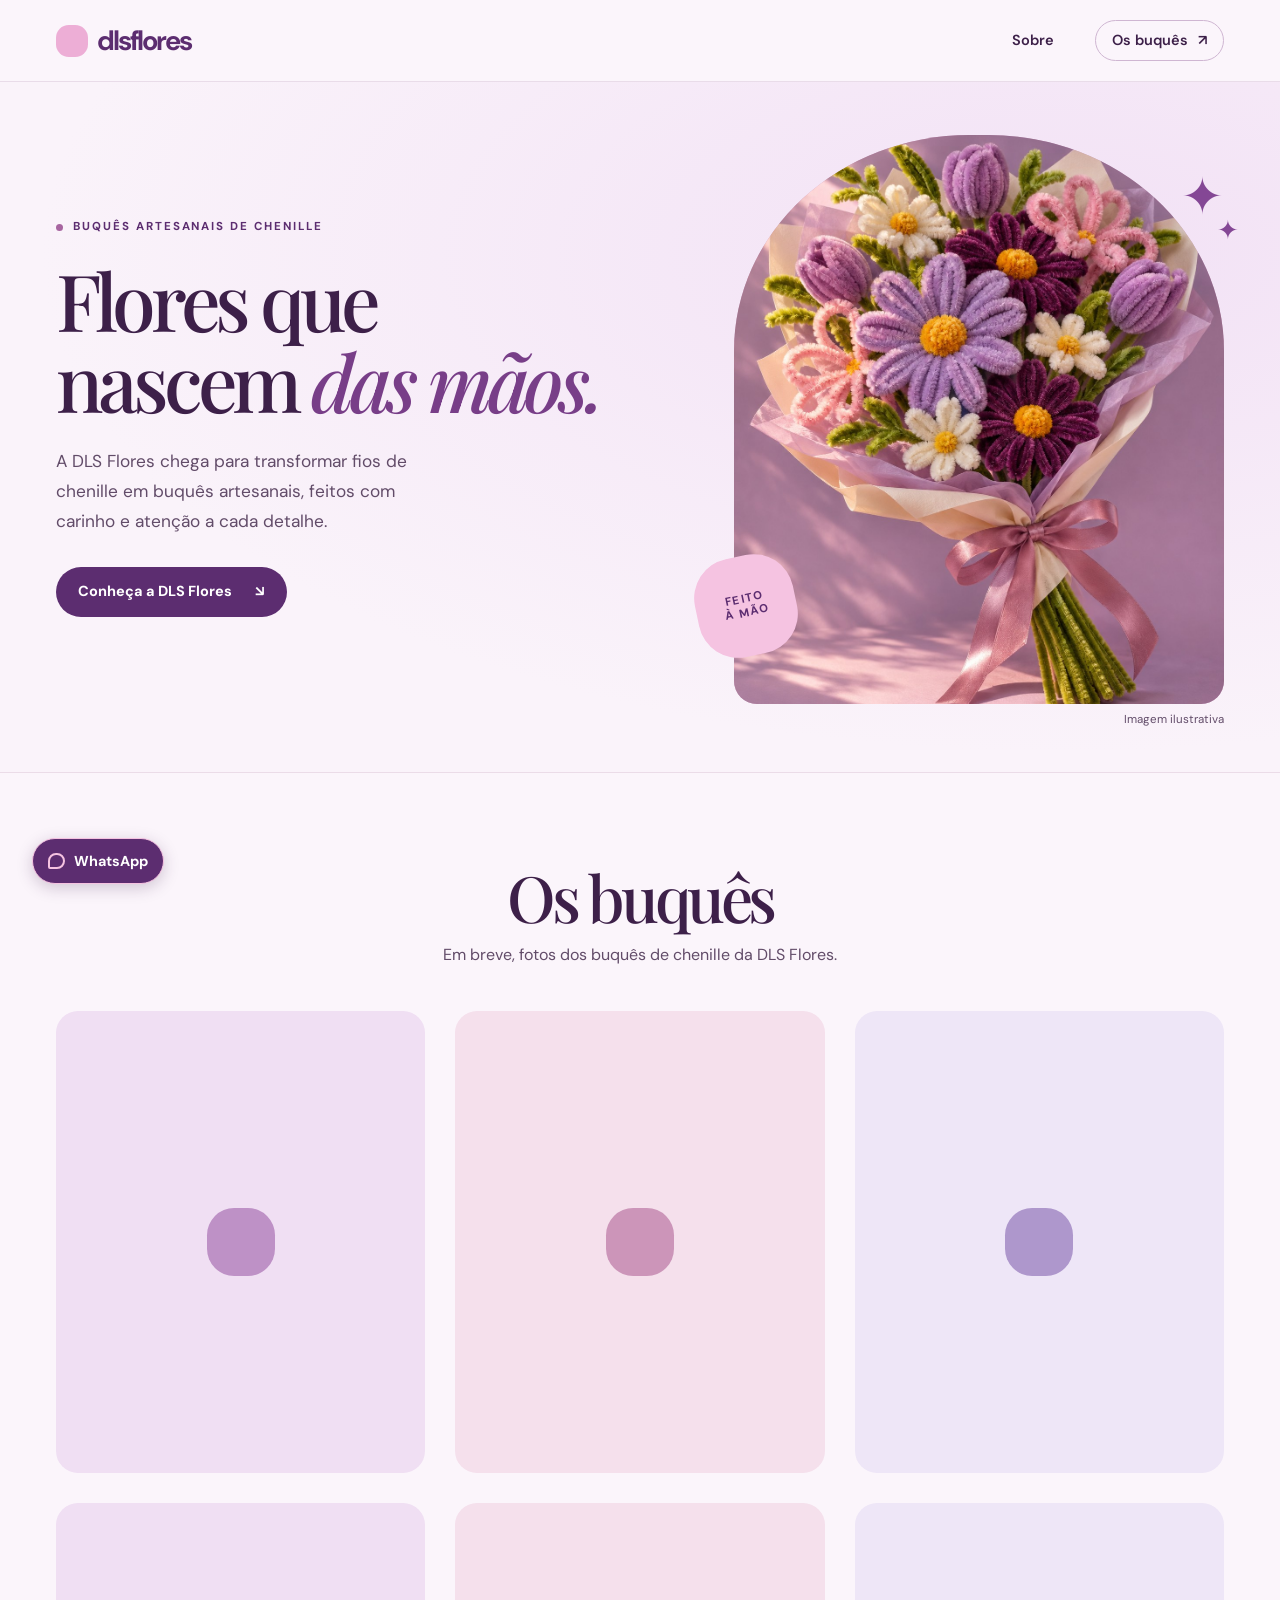
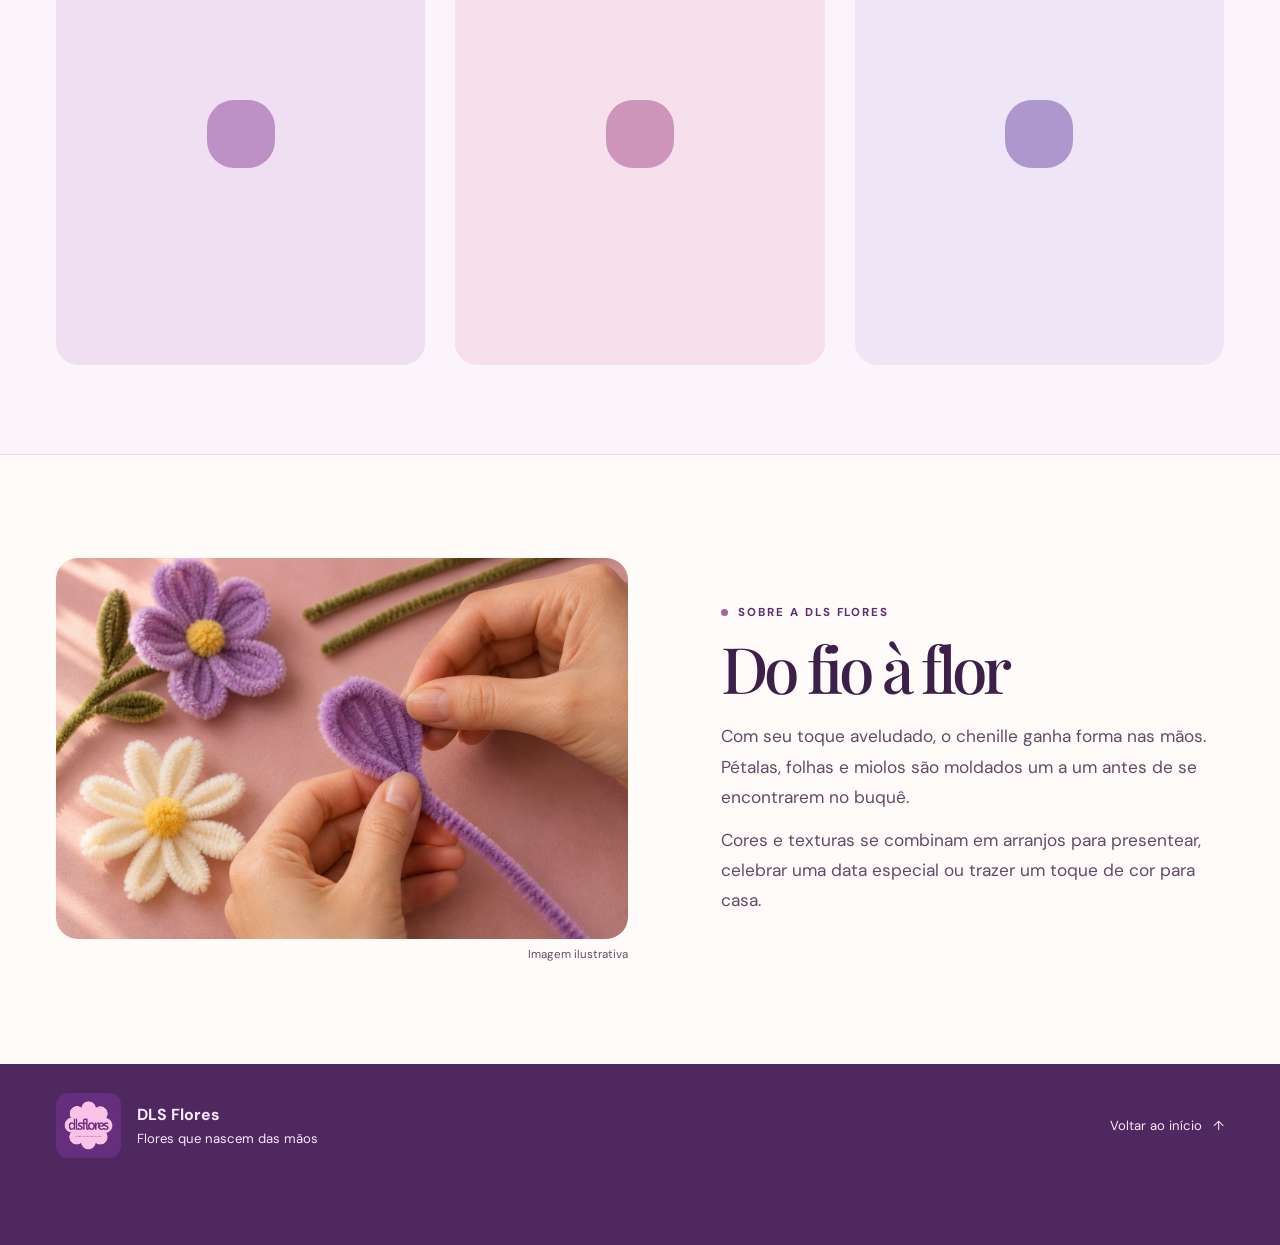
==== index.html @ eca3e19a "Adiciona botão de contato pelo WhatsApp" ====
<!doctype html>
<html lang="pt-BR">
<head>
  <meta charset="utf-8">
  <meta name="viewport" content="width=device-width, initial-scale=1">
  <meta name="theme-color" content="#f8f0fa">
  <meta name="description" content="A DLS Flores transforma fios de chenille em buquês artesanais, feitos com carinho e atenção a cada detalhe.">
  <title>DLS Flores | Flores que nascem das mãos</title>
  <link rel="icon" href="assets/logo.jpg" type="image/jpeg">
  <link rel="preconnect" href="https://fonts.googleapis.com">
  <link rel="preconnect" href="https://fonts.gstatic.com" crossorigin>
  <link href="https://fonts.googleapis.com/css2?family=DM+Sans:wght@400;500;600;700&family=Playfair+Display:ital,wght@0,500;0,600;1,500&display=swap" rel="stylesheet">
  <link rel="stylesheet" href="style.css">
</head>
<body>
  <a class="skip" href="#conteudo">Ir para o conteúdo</a>
  <header class="header" id="inicio">
    <div class="shell header-inner">
      <a class="brand" href="#inicio" aria-label="DLS Flores, início">
        <span class="flower brand-flower" aria-hidden="true"></span>
        <span>dlsflores</span>
      </a>
      <nav aria-label="Navegação principal">
        <a href="#sobre">Sobre</a>
        <a class="nav-action" href="#buques">Os buquês <span aria-hidden="true">↗</span></a>
      </nav>
    </div>
  </header>

  <main id="conteudo">
    <section class="hero" aria-labelledby="hero-title">
      <div class="shell hero-inner">
        <div class="hero-copy">
          <p class="eyebrow"><span aria-hidden="true"></span> Buquês artesanais de chenille</p>
          <h1 id="hero-title">Flores que<br>nascem <em>das mãos.</em></h1>
          <p class="intro">A DLS Flores chega para transformar fios de chenille em buquês artesanais, feitos com carinho e atenção a cada detalhe.</p>
          <a class="action" href="#sobre">Conheça a DLS Flores <span aria-hidden="true">↘</span></a>
        </div>
        <figure class="hero-figure">
          <img class="hero-image" src="assets/buque.jpg" width="1122" height="1402" alt="Buquê ilustrativo de flores de chenille em lilás, rosa e creme, arrematado com um laço" fetchpriority="high">
          <span class="sparkle sparkle-large" aria-hidden="true">✦</span>
          <span class="sparkle sparkle-small" aria-hidden="true">✦</span>
          <div class="stamp" aria-hidden="true">
            <span class="flower stamp-flower"></span>
            <span>FEITO<br>À MÃO</span>
          </div>
          <figcaption>Imagem ilustrativa</figcaption>
        </figure>
      </div>
    </section>

    <section class="gallery" id="buques" aria-labelledby="gallery-title">
      <div class="shell gallery-inner">
        <h2 id="gallery-title">Os buquês</h2>
        <p>Em breve, fotos dos buquês de chenille da DLS Flores.</p>
        <ul class="gallery-grid" aria-hidden="true">
          <!-- Substitua cada span por um img com alt descritivo e loading="lazy". Remova o aria-hidden da lista ao incluir as fotos. -->
          <li class="gallery-card"><span class="flower"></span></li>
          <li class="gallery-card"><span class="flower"></span></li>
          <li class="gallery-card"><span class="flower"></span></li>
          <li class="gallery-card"><span class="flower"></span></li>
          <li class="gallery-card"><span class="flower"></span></li>
          <li class="gallery-card"><span class="flower"></span></li>
        </ul>
      </div>
    </section>

    <section class="about" id="sobre" aria-labelledby="about-title">
      <div class="shell about-inner">
        <figure class="about-figure">
          <img src="assets/atelie.jpg" width="1536" height="1024" alt="Mãos moldando um fio de chenille lilás para formar uma pétala" loading="lazy">
          <figcaption>Imagem ilustrativa</figcaption>
        </figure>
        <div>
          <p class="eyebrow"><span aria-hidden="true"></span> Sobre a DLS Flores</p>
          <h2 id="about-title">Do fio à flor</h2>
          <p>Com seu toque aveludado, o chenille ganha forma nas mãos. Pétalas, folhas e miolos são moldados um a um antes de se encontrarem no buquê.</p>
          <p>Cores e texturas se combinam em arranjos para presentear, celebrar uma data especial ou trazer um toque de cor para casa.</p>
        </div>
      </div>
    </section>
  </main>

  <footer>
    <div class="shell footer-inner">
      <div class="footer-brand">
        <img src="assets/logo.jpg" width="76" height="76" alt="Logo DLS Flores">
        <div><strong>DLS Flores</strong><p>Flores que nascem das mãos</p></div>
      </div>
      <a href="#inicio">Voltar ao início <span aria-hidden="true">↑</span></a>
    </div>
  </footer>

  <a class="whatsapp-link" href="https://wa.me/554498405677?text=Ol%C3%A1%2C%20DLS%20Flores!%20Vim%20pelo%20site%20e%20gostaria%20de%20saber%20mais%20sobre%20os%20buqu%C3%AAs%20de%20chenille." target="_blank" rel="noopener noreferrer" aria-label="Fale com a DLS Flores pelo WhatsApp (abre em nova aba)">
    <span class="whatsapp-icon" aria-hidden="true"></span>
    WhatsApp
  </a>
</body>
</html>
---- style.css ----
:root {
  --ink: #3d2049;
  --muted: #624c69;
  --plum: #5c2d70;
  --paper: #faf3fa;
  --rose: #f5c3e1;
  --serif: "Playfair Display", Georgia, serif;
  --sans: "DM Sans", Arial, sans-serif;
}

*, *::before, *::after { box-sizing: border-box; }
html { scroll-behavior: smooth; }
body { margin: 0; color: var(--ink); background: var(--paper); font-family: var(--sans); }
a { color: inherit; text-decoration: none; }
img { display: block; max-width: 100%; }
figure, h1, h2, p { margin: 0; }
a:focus-visible { outline: 2px solid #a24b90; outline-offset: 5px; }
section { scroll-margin-top: 24px; }
.shell { width: min(1220px, calc(100% - 112px)); margin-inline: auto; }
.skip { position: fixed; z-index: 3; top: 10px; left: 10px; padding: 12px 18px; background: white; transform: translateY(-150%); }
.skip:focus { transform: translateY(0); }

.header { border-bottom: 1px solid #e9dce9; background: #fbf5fb; }
.header-inner, .header nav, .brand { display: flex; align-items: center; }
.header-inner { min-height: 81px; justify-content: space-between; gap: 18px; }
.header nav { gap: clamp(15px, 3.2vw, 46px); font-size: .91rem; font-weight: 600; }
.header nav > a:first-child:hover, footer a:hover { text-decoration: underline; text-underline-offset: .35em; }
.brand { gap: 9px; color: var(--plum); font-size: 1.72rem; font-weight: 700; letter-spacing: -.078em; }
.flower {
  display: inline-block;
  flex: none;
  background: currentColor;
  clip-path: shape(from 50% 15%, curve to 75% 15% with 60% -4% / 72% 0%, curve to 85% 36% with 85% 9% / 91% 21%, curve to 85% 64% with 105% 32% / 105% 65%, curve to 75% 85% with 93% 80% / 87% 91%, curve to 50% 85% with 70% 103% / 56% 97%, curve to 25% 85% with 44% 97% / 30% 103%, curve to 15% 64% with 13% 91% / 7% 80%, curve to 15% 36% with -5% 65% / -5% 32%, curve to 25% 15% with 9% 21% / 15% 9%, curve to 50% 15% with 28% 0% / 40% -4%, close);
  border-radius: 40%;
}
.brand-flower { width: 32px; height: 32px; color: #edaed6; }
.nav-action { border: 1px solid #cfb6d2; border-radius: 100px; padding: 10px 16px; }
.nav-action span { margin-left: 6px; }
.nav-action:hover { background: #f1e2f3; }

.hero { overflow: hidden; background: radial-gradient(ellipse at 83% 25%, #f2e1f5 0, transparent 68%), var(--paper); }
.hero-inner { min-height: 690px; display: grid; grid-template-columns: 1.1fr .9fr; gap: 5%; align-items: center; padding-block: 50px 42px; }
.hero-copy { padding-bottom: 27px; }
.eyebrow { display: flex; align-items: center; gap: 10px; color: var(--plum); font-size: .72rem; font-weight: 700; letter-spacing: .17em; line-height: 1.6; text-transform: uppercase; }
.eyebrow > span { background: #a765a0; width: 7px; height: 7px; border-radius: 50%; flex: none; }
h1, h2 { font-family: var(--serif); font-weight: 500; letter-spacing: -.065em; }
h1 { margin-block: 22px 24px; font-size: clamp(3rem, 6.15vw, 6.1rem); line-height: 1.035; }
h1 em { color: #783e88; font-weight: 500; white-space: nowrap; }
.intro, .about p:not(.eyebrow) { font-size: 1.08rem; color: var(--muted); line-height: 1.75; }
.intro { max-width: 390px; }
.action { display: inline-flex; align-items: center; gap: 23px; padding: 15px 22px; margin-top: 30px; min-height: 50px; border-radius: 100px; background: var(--plum); color: white; font-size: .91rem; font-weight: 700; transition: background-color .2s; }
.action:hover { background: #733c86; }

.hero-figure { position: relative; width: min(100%, 490px); justify-self: end; }
.hero-image { width: 100%; aspect-ratio: 4 / 4.64; height: auto; object-fit: cover; object-position: 50% 55%; border-radius: 48% 48% 23px 23px / 38% 38% 23px 23px; background: #d2a7c7; }
figcaption { margin-top: 8px; color: var(--muted); text-align: right; font-size: .72rem; }
.sparkle { position: absolute; color: #844795; line-height: 1; pointer-events: none; }
.sparkle-large { right: 0; top: 6%; font-size: clamp(1.8rem, 4vw, 3.4rem); }
.sparkle-small { right: -3%; top: 14%; font-size: clamp(1rem, 2.1vw, 1.6rem); }
.stamp { position: absolute; bottom: 12%; left: -38px; width: 100px; aspect-ratio: 1; display: grid; place-items: center; transform: rotate(-12deg); }
.stamp-flower { position: absolute; inset: 0; color: var(--rose); }
.stamp > span:last-child { position: relative; text-align: center; font-size: .72rem; line-height: 1.22; letter-spacing: .12em; font-weight: 700; color: var(--plum); }

.gallery { background: #fbf5fb; border-top: 1px solid #ebdce8; }
.gallery-inner { padding-block: clamp(50px, 7vw, 94px); text-align: center; }
.gallery h2 { margin-top: 0; margin-bottom: 12px; }
.gallery p { color: var(--muted); line-height: 1.6; }
.gallery-grid {
  display: grid;
  grid-template-columns: repeat(3, minmax(0, 1fr));
  gap: clamp(12px, 2.4vw, 30px);
  margin: clamp(24px, 4vw, 44px) 0 0;
  padding: 0;
  list-style: none;
}
.gallery-card {
  display: grid;
  place-items: center;
  position: relative;
  overflow: hidden;
  aspect-ratio: 4 / 5;
  border-radius: clamp(12px, 2vw, 22px);
  background: #f0dff3;
  color: #be91c6;
}
.gallery-card:nth-child(3n + 2) { background: #f5e0ec; color: #cc95b9; }
.gallery-card:nth-child(3n) { background: #eee6f7; color: #ae97cc; }
.gallery-card .flower { width: clamp(25px, 5.5vw, 68px); aspect-ratio: 1; }
.gallery-card img { position: absolute; inset: 0; width: 100%; height: 100%; object-fit: cover; }

.about { background: #fffbf8; border-top: 1px solid #ebdce8; }
.about-inner { padding-block: clamp(58px, 8vw, 112px); display: grid; grid-template-columns: 1fr .88fr; gap: clamp(32px, 8%, 110px); align-items: center; }
.about-figure img { border-radius: 22px; width: 100%; height: auto; }
h2 { font-size: clamp(2.7rem, 5vw, 4.65rem); line-height: 1.05; margin-block: 12px 20px; }
.about p + p:not(.eyebrow) { margin-top: 13px; }
footer { color: #fae9f9; background: #4f285f; padding-bottom: calc(58px + env(safe-area-inset-bottom, 0px)); }
.footer-inner, .footer-brand { display: flex; align-items: center; gap: 16px; }
.footer-inner { justify-content: space-between; padding-block: 29px; }
.footer-brand img { width: 65px; height: 65px; border-radius: 12px; }
.footer-brand strong { font-size: 1rem; }
.footer-brand p, footer a { font-size: .82rem; }
.footer-brand p { margin-top: 5px; }
footer a { white-space: nowrap; }
footer a span { margin-left: 7px; }

.whatsapp-link {
  position: fixed;
  z-index: 2;
  left: calc(clamp(12px, 2.6vw, 32px) + env(safe-area-inset-left, 0px));
  bottom: calc(16px + env(safe-area-inset-bottom, 0px));
  display: inline-flex;
  align-items: center;
  gap: 9px;
  min-height: 46px;
  padding: 10px 15px;
  color: #fff;
  background: var(--plum);
  border: 1px solid var(--rose);
  border-radius: 100px;
  box-shadow: 0 4px 16px #3d204938;
  font-size: .9rem;
  font-weight: 700;
}
.whatsapp-link:hover { background: #733c86; }
.whatsapp-icon {
  width: 17px;
  height: 16px;
  border: 2px solid var(--rose);
  border-radius: 8px 8px 8px 2px;
  flex: none;
}

@media (max-width: 1000px) {
  .shell { width: calc(100% - 72px); }
  .hero-inner { min-height: auto; }
}
@media (max-width: 740px) {
  .shell { width: calc(100% - 44px); }
  .header-inner { min-height: 66px; }
  .header nav { gap: 13px; font-size: .8rem; }
  .nav-action { padding: 8px 10px; }
  .nav-action span { margin-left: 2px; }
  .brand { font-size: 1.42rem; gap: 5px; }
  .brand-flower { width: 26px; height: 26px; }
  .hero-inner, .about-inner { grid-template-columns: 1fr; }
  .hero-inner { padding-block: 45px 26px; gap: 30px; }
  .hero-copy { padding-bottom: 0; }
  h1 { font-size: clamp(2.7rem, 10.1vw, 4.5rem); margin-block: 13px 18px; }
  .intro, .about p:not(.eyebrow) { font-size: 1rem; }
  .action { margin-top: 22px; }
  .hero-figure { justify-self: center; width: min(100% - 24px, 445px); }
  .stamp { left: -22px; width: 76px; }
  .stamp > span:last-child { font-size: .61rem; }
  .about-figure { grid-row: 2; }
  .about-inner { gap: 25px; }
}
@media (max-width: 380px) {
  .shell { width: calc(100% - 32px); }
  .footer-inner { align-items: flex-start; flex-direction: column; }
}
@media (prefers-reduced-motion: reduce) {
  html { scroll-behavior: auto; }
  .action { transition: none; }
}
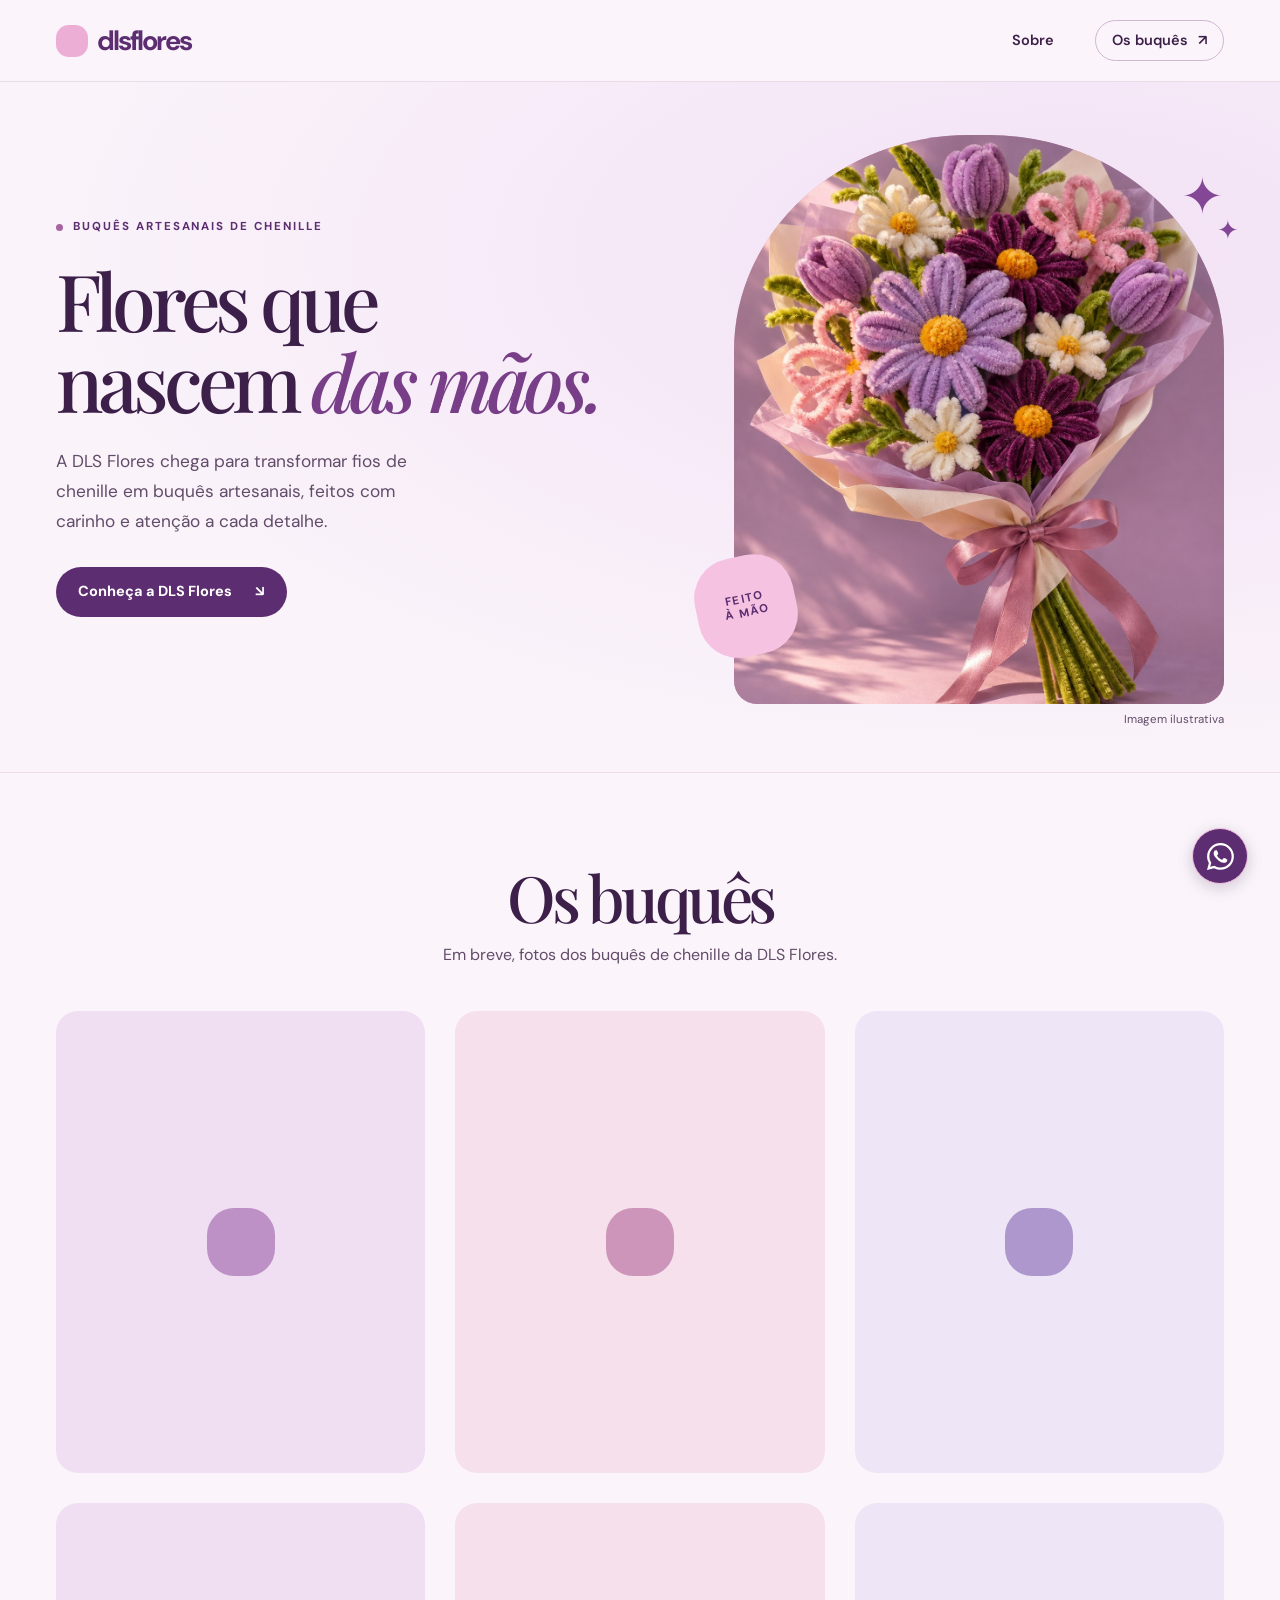
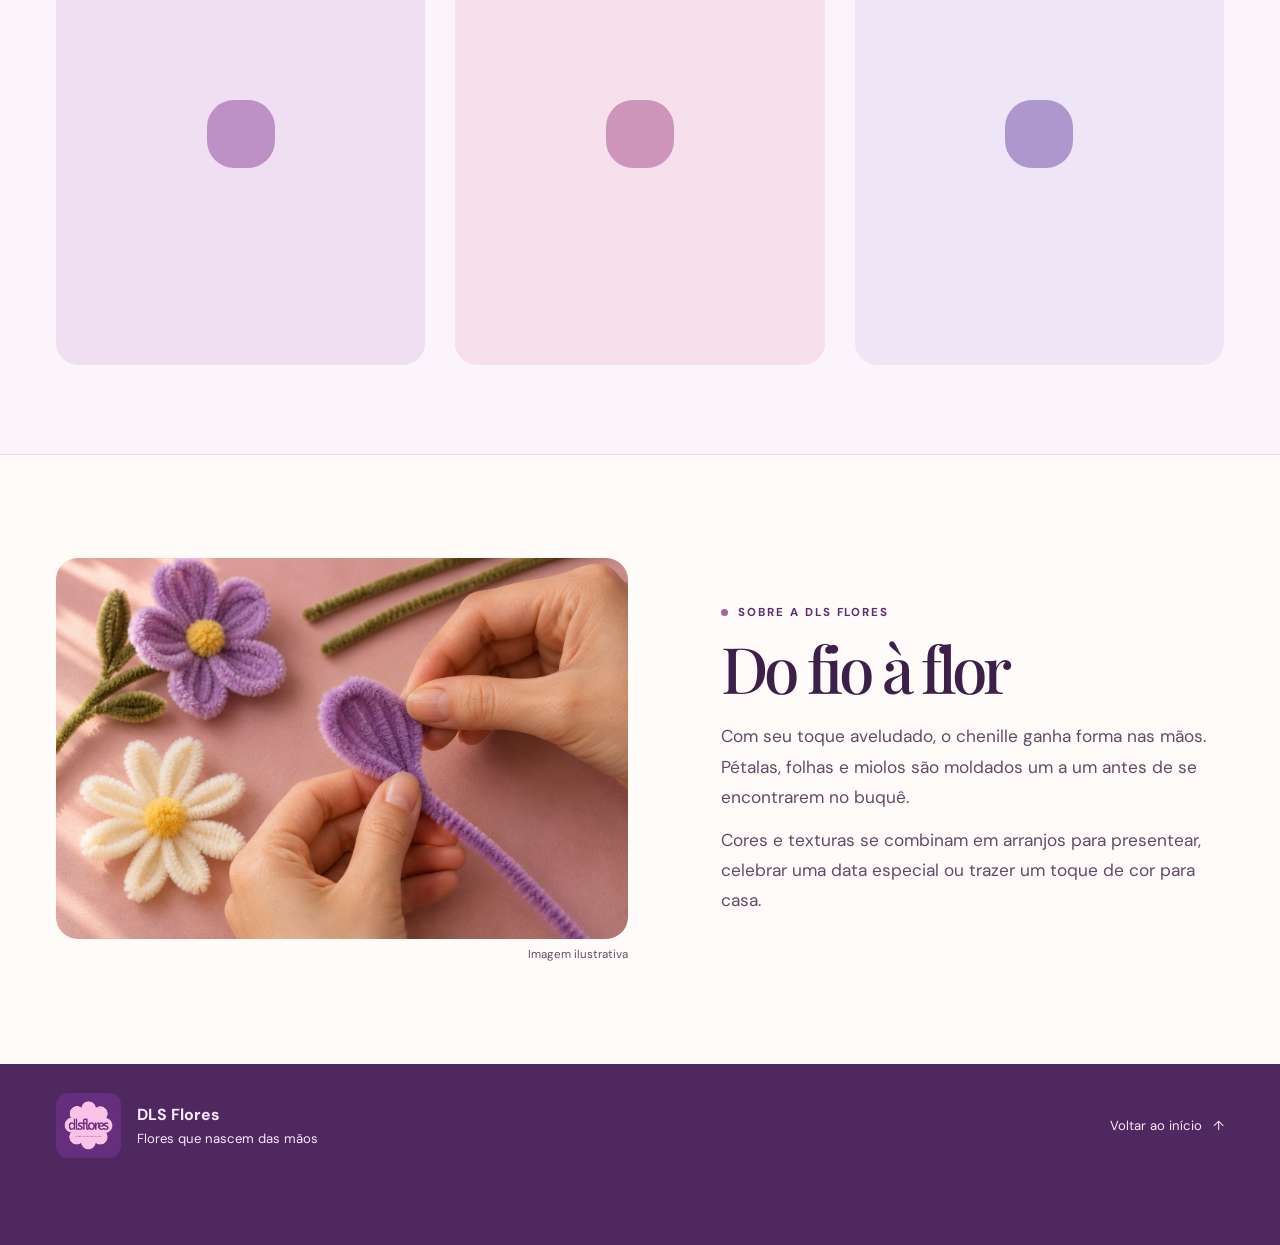
==== commit a2ed7767: "Move e ajusta o ícone do WhatsApp" ====
--- a/index.html
+++ b/index.html
@@ -92,8 +92,9 @@
   </footer>
 
   <a class="whatsapp-link" href="https://wa.me/554498405677?text=Ol%C3%A1%2C%20DLS%20Flores!%20Vim%20pelo%20site%20e%20gostaria%20de%20saber%20mais%20sobre%20os%20buqu%C3%AAs%20de%20chenille." target="_blank" rel="noopener noreferrer" aria-label="Fale com a DLS Flores pelo WhatsApp (abre em nova aba)">
-    <span class="whatsapp-icon" aria-hidden="true"></span>
-    WhatsApp
+    <svg width="27" height="27" viewBox="0 0 16 16" fill="currentColor" aria-hidden="true" focusable="false">
+      <path d="M13.601 2.326A7.85 7.85 0 0 0 7.99 0C3.62 0 .061 3.558.057 7.93c0 1.4.366 2.762 1.057 3.967L0 16l4.197-1.1a7.93 7.93 0 0 0 3.79.965h.004c4.372 0 7.93-3.558 7.934-7.934a7.9 7.9 0 0 0-2.324-5.605zM7.99 14.524a6.6 6.6 0 0 1-3.356-.918l-.24-.143-2.49.653.665-2.43-.157-.25A6.6 6.6 0 0 1 1.4 7.93a6.595 6.595 0 0 1 6.595-6.59A6.55 6.55 0 0 1 12.65 3.27a6.56 6.56 0 0 1 1.93 4.66 6.594 6.594 0 0 1-6.59 6.594zm3.615-4.934c-.198-.1-1.172-.579-1.355-.645-.181-.067-.313-.1-.445.1-.133.197-.512.644-.628.776-.115.133-.232.15-.43.05-.198-.1-.837-.309-1.595-.986-.59-.527-.989-1.178-1.104-1.376-.116-.198-.012-.305.087-.404.089-.088.198-.231.297-.347.1-.115.133-.198.199-.33.066-.133.033-.248-.017-.348-.05-.099-.445-1.075-.61-1.472-.16-.386-.324-.334-.445-.34a8 8 0 0 0-.38-.007.73.73 0 0 0-.528.248c-.182.198-.694.678-.694 1.653s.71 1.918.809 2.05c.1.132 1.397 2.132 3.384 2.99.473.204.842.326 1.13.417.475.15.907.129 1.249.078.38-.057 1.172-.48 1.337-.942.165-.463.165-.86.116-.943-.05-.083-.182-.132-.38-.232z"/>
+    </svg>
   </a>
 </body>
 </html>
--- a/style.css
+++ b/style.css
@@ -106,29 +106,19 @@
 .whatsapp-link {
   position: fixed;
   z-index: 2;
-  left: calc(clamp(12px, 2.6vw, 32px) + env(safe-area-inset-left, 0px));
+  right: calc(clamp(12px, 2.6vw, 32px) + env(safe-area-inset-right, 0px));
   bottom: calc(16px + env(safe-area-inset-bottom, 0px));
-  display: inline-flex;
-  align-items: center;
-  gap: 9px;
-  min-height: 46px;
-  padding: 10px 15px;
+  display: grid;
+  place-items: center;
+  width: 56px;
+  height: 56px;
   color: #fff;
   background: var(--plum);
   border: 1px solid var(--rose);
-  border-radius: 100px;
+  border-radius: 50%;
   box-shadow: 0 4px 16px #3d204938;
-  font-size: .9rem;
-  font-weight: 700;
 }
 .whatsapp-link:hover { background: #733c86; }
-.whatsapp-icon {
-  width: 17px;
-  height: 16px;
-  border: 2px solid var(--rose);
-  border-radius: 8px 8px 8px 2px;
-  flex: none;
-}
 
 @media (max-width: 1000px) {
   .shell { width: calc(100% - 72px); }
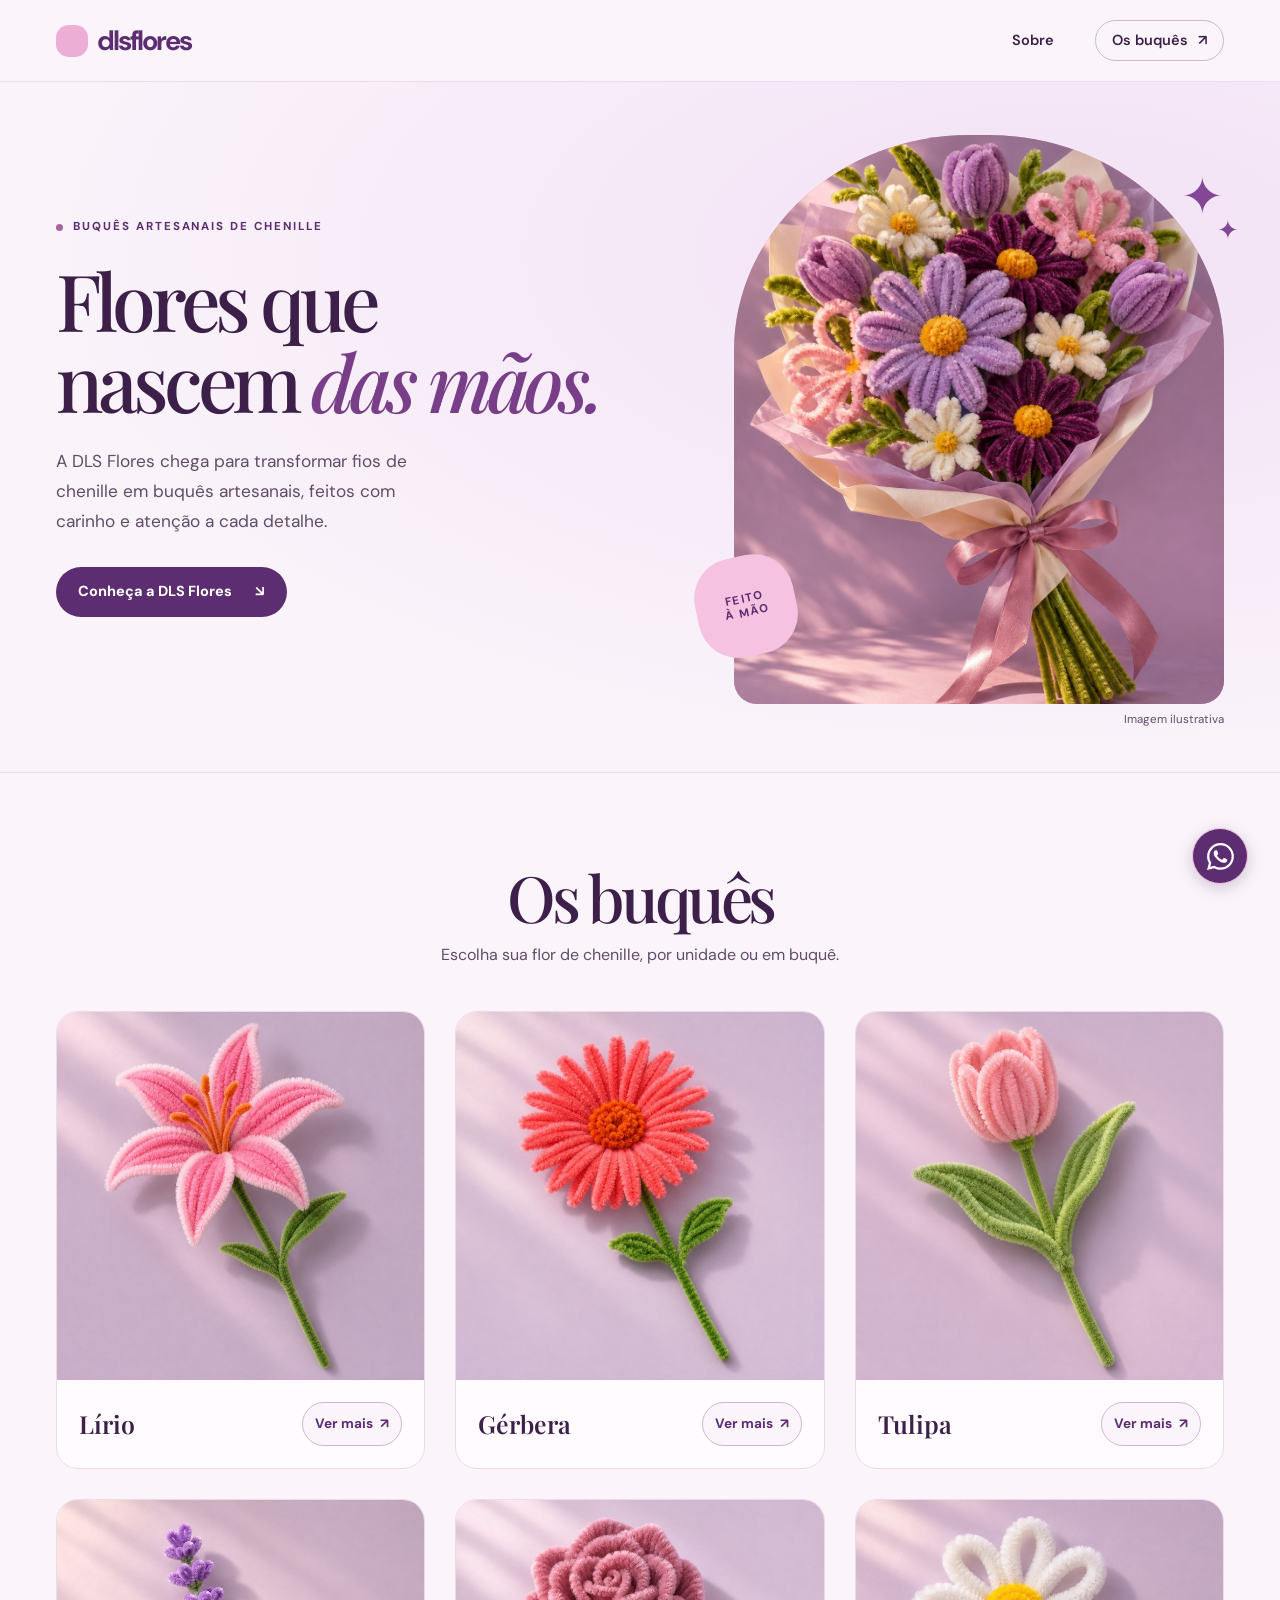
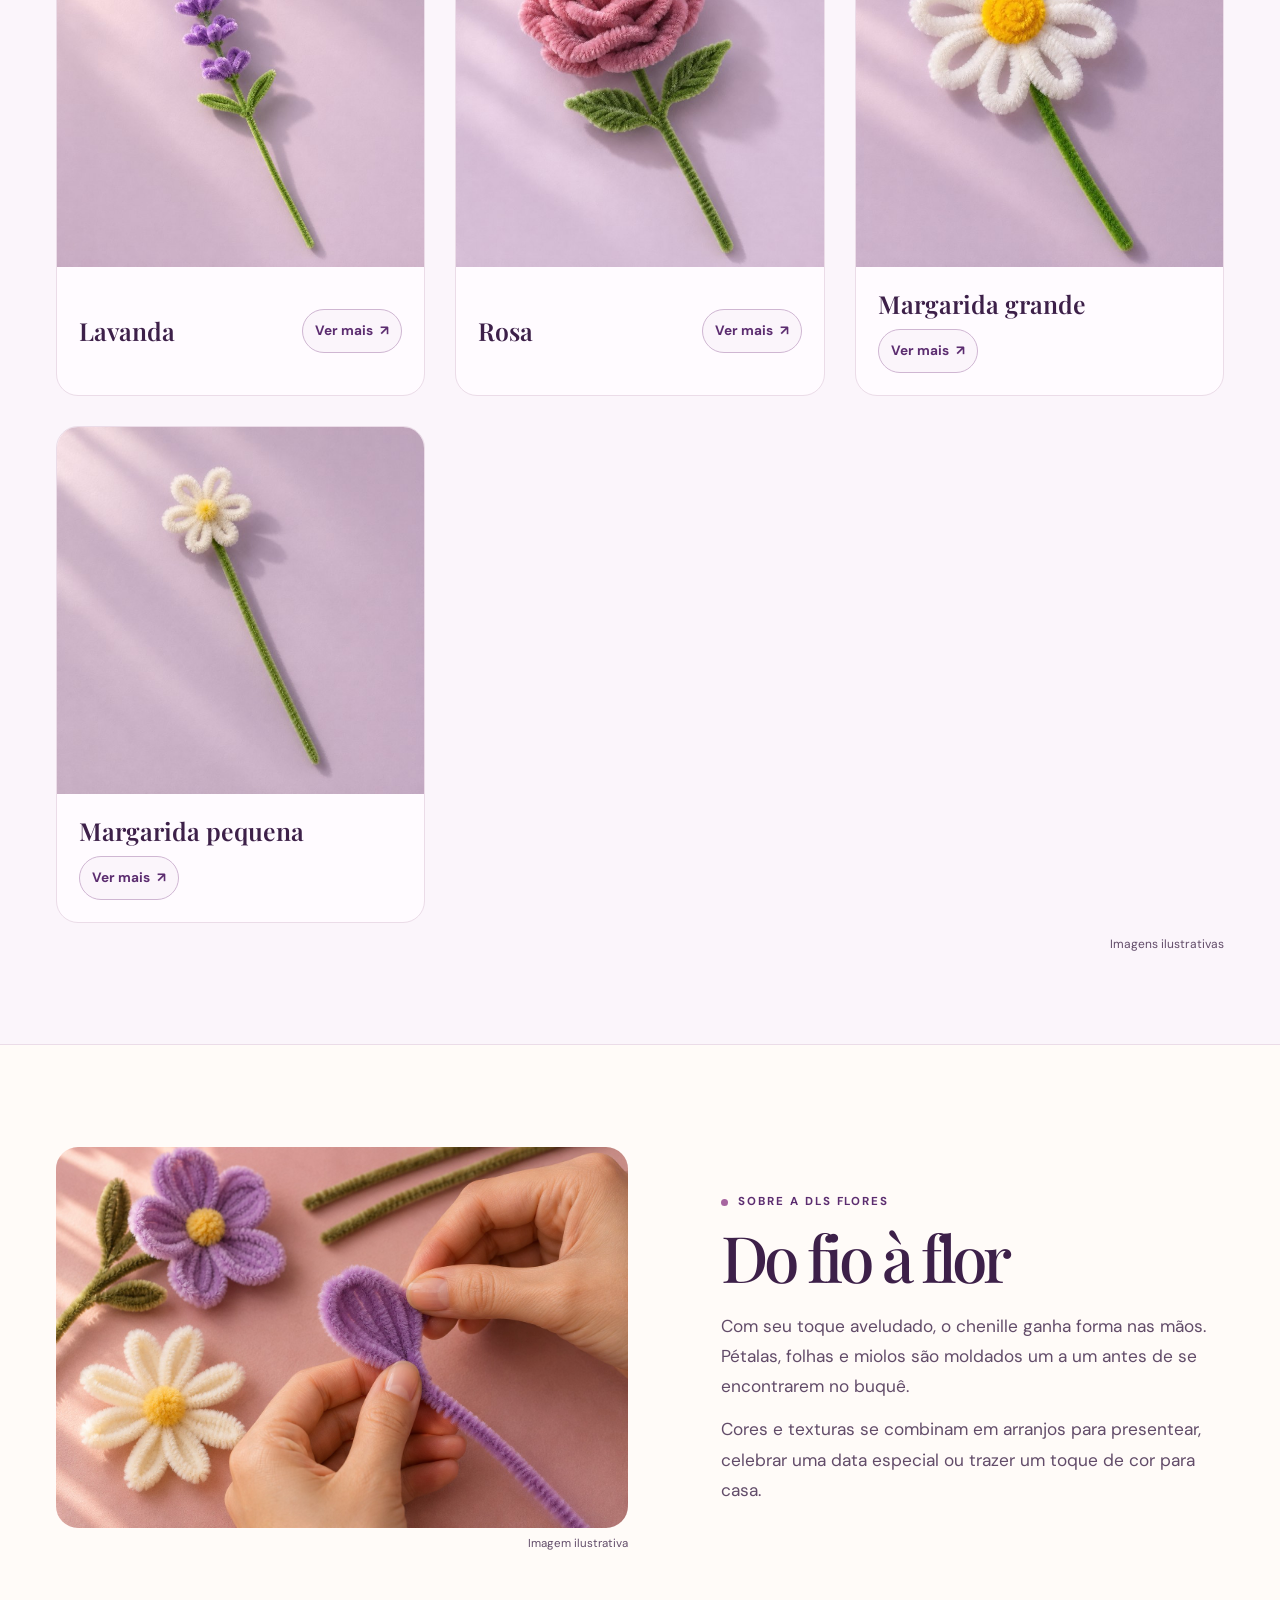
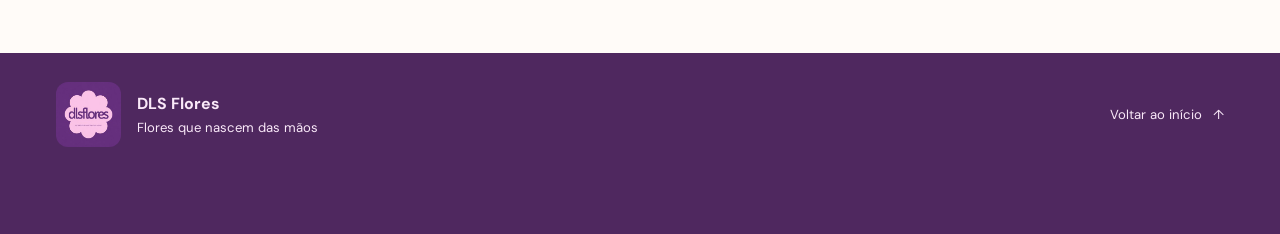
==== commit de189596: "Adiciona catálogo de flores com pedidos pelo WhatsApp" ====
--- a/index.html
+++ b/index.html
@@ -52,16 +52,59 @@
     <section class="gallery" id="buques" aria-labelledby="gallery-title">
       <div class="shell gallery-inner">
         <h2 id="gallery-title">Os buquês</h2>
-        <p>Em breve, fotos dos buquês de chenille da DLS Flores.</p>
-        <ul class="gallery-grid" aria-hidden="true">
-          <!-- Substitua cada span por um img com alt descritivo e loading="lazy". Remova o aria-hidden da lista ao incluir as fotos. -->
-          <li class="gallery-card"><span class="flower"></span></li>
-          <li class="gallery-card"><span class="flower"></span></li>
-          <li class="gallery-card"><span class="flower"></span></li>
-          <li class="gallery-card"><span class="flower"></span></li>
-          <li class="gallery-card"><span class="flower"></span></li>
-          <li class="gallery-card"><span class="flower"></span></li>
+        <p>Escolha sua flor de chenille, por unidade ou em buquê.</p>
+        <ul class="gallery-grid" aria-describedby="gallery-caption">
+          <li class="gallery-card">
+            <img src="assets/flores/lirio.jpg" width="720" height="720" alt="Lírio rosa de chenille" loading="lazy" decoding="async">
+            <div class="gallery-card-content">
+              <h3>Lírio</h3>
+              <button class="gallery-button" type="button" data-flower="no lírio" data-prices="15 45 70" aria-haspopup="dialog" aria-label="Ver mais sobre Lírio">Ver mais <span aria-hidden="true">↗</span></button>
+            </div>
+          </li>
+          <li class="gallery-card">
+            <img src="assets/flores/gerbera.jpg" width="720" height="720" alt="Gérbera rosa de chenille" loading="lazy" decoding="async">
+            <div class="gallery-card-content">
+              <h3>Gérbera</h3>
+              <button class="gallery-button" type="button" data-flower="na gérbera" data-prices="13 39 60" aria-haspopup="dialog" aria-label="Ver mais sobre Gérbera">Ver mais <span aria-hidden="true">↗</span></button>
+            </div>
+          </li>
+          <li class="gallery-card">
+            <img src="assets/flores/tulipa.jpg" width="720" height="720" alt="Tulipa rosa de chenille" loading="lazy" decoding="async">
+            <div class="gallery-card-content">
+              <h3>Tulipa</h3>
+              <button class="gallery-button" type="button" data-flower="na tulipa" data-prices="14 42 67" aria-haspopup="dialog" aria-label="Ver mais sobre Tulipa">Ver mais <span aria-hidden="true">↗</span></button>
+            </div>
+          </li>
+          <li class="gallery-card">
+            <img src="assets/flores/lavanda.jpg" width="720" height="720" alt="Ramo de lavanda roxa de chenille" loading="lazy" decoding="async">
+            <div class="gallery-card-content">
+              <h3>Lavanda</h3>
+              <button class="gallery-button" type="button" data-flower="na lavanda" data-prices="8 24 38" aria-haspopup="dialog" aria-label="Ver mais sobre Lavanda">Ver mais <span aria-hidden="true">↗</span></button>
+            </div>
+          </li>
+          <li class="gallery-card">
+            <img src="assets/flores/rosa.jpg" width="720" height="720" alt="Rosa em tom rosa de chenille" loading="lazy" decoding="async">
+            <div class="gallery-card-content">
+              <h3>Rosa</h3>
+              <button class="gallery-button" type="button" data-flower="na rosa" data-prices="19 57 90" aria-haspopup="dialog" aria-label="Ver mais sobre Rosa">Ver mais <span aria-hidden="true">↗</span></button>
+            </div>
+          </li>
+          <li class="gallery-card">
+            <img src="assets/flores/margarida-grande.jpg" width="720" height="720" alt="Margarida grande branca de chenille" loading="lazy" decoding="async">
+            <div class="gallery-card-content">
+              <h3>Margarida grande</h3>
+              <button class="gallery-button" type="button" data-flower="na margarida grande" data-prices="11 33 52" aria-haspopup="dialog" aria-label="Ver mais sobre Margarida grande">Ver mais <span aria-hidden="true">↗</span></button>
+            </div>
+          </li>
+          <li class="gallery-card">
+            <img src="assets/flores/margarida-pequena.jpg" width="720" height="720" alt="Margarida pequena branca de chenille" loading="lazy" decoding="async">
+            <div class="gallery-card-content">
+              <h3>Margarida pequena</h3>
+              <button class="gallery-button" type="button" data-flower="na margarida pequena" data-prices="10 30 47" aria-haspopup="dialog" aria-label="Ver mais sobre Margarida pequena">Ver mais <span aria-hidden="true">↗</span></button>
+            </div>
+          </li>
         </ul>
+        <p class="gallery-caption" id="gallery-caption">Imagens ilustrativas</p>
       </div>
     </section>
 
@@ -96,5 +139,34 @@
       <path d="M13.601 2.326A7.85 7.85 0 0 0 7.99 0C3.62 0 .061 3.558.057 7.93c0 1.4.366 2.762 1.057 3.967L0 16l4.197-1.1a7.93 7.93 0 0 0 3.79.965h.004c4.372 0 7.93-3.558 7.934-7.934a7.9 7.9 0 0 0-2.324-5.605zM7.99 14.524a6.6 6.6 0 0 1-3.356-.918l-.24-.143-2.49.653.665-2.43-.157-.25A6.6 6.6 0 0 1 1.4 7.93a6.595 6.595 0 0 1 6.595-6.59A6.55 6.55 0 0 1 12.65 3.27a6.56 6.56 0 0 1 1.93 4.66 6.594 6.594 0 0 1-6.59 6.594zm3.615-4.934c-.198-.1-1.172-.579-1.355-.645-.181-.067-.313-.1-.445.1-.133.197-.512.644-.628.776-.115.133-.232.15-.43.05-.198-.1-.837-.309-1.595-.986-.59-.527-.989-1.178-1.104-1.376-.116-.198-.012-.305.087-.404.089-.088.198-.231.297-.347.1-.115.133-.198.199-.33.066-.133.033-.248-.017-.348-.05-.099-.445-1.075-.61-1.472-.16-.386-.324-.334-.445-.34a8 8 0 0 0-.38-.007.73.73 0 0 0-.528.248c-.182.198-.694.678-.694 1.653s.71 1.918.809 2.05c.1.132 1.397 2.132 3.384 2.99.473.204.842.326 1.13.417.475.15.907.129 1.249.078.38-.057 1.172-.48 1.337-.942.165-.463.165-.86.116-.943-.05-.083-.182-.132-.38-.232z"/>
     </svg>
   </a>
+  <dialog class="product-dialog" aria-labelledby="product-title">
+    <div class="product-dialog-heading">
+      <h2 id="product-title"></h2>
+      <button class="dialog-close" type="button" aria-label="Fechar opções" autofocus>×</button>
+    </div>
+    <form class="product-form" target="_blank" rel="noopener noreferrer">
+      <fieldset>
+        <legend>Escolha uma opção</legend>
+        <label class="product-option">
+          <input type="radio" name="formato" value="1 unidade" required>
+          <span>1 unidade</span>
+          <strong data-price></strong>
+        </label>
+        <label class="product-option">
+          <input type="radio" name="formato" value="buquê com 3">
+          <span>Buquê com 3</span>
+          <strong data-price></strong>
+        </label>
+        <label class="product-option">
+          <input type="radio" name="formato" value="buquê com 5">
+          <span>Buquê com 5</span>
+          <strong data-price></strong>
+        </label>
+      </fieldset>
+      <button class="action product-send" type="submit">Enviar mensagem <span aria-hidden="true">↗</span></button>
+      <p class="product-note">Abre o WhatsApp com a mensagem pronta.</p>
+    </form>
+  </dialog>
+  <script src="catalogo.js" defer></script>
 </body>
 </html>
--- a/style.css
+++ b/style.css
@@ -74,19 +74,89 @@
   list-style: none;
 }
 .gallery-card {
+  display: flex;
+  flex-direction: column;
+  overflow: hidden;
+  border-radius: clamp(12px, 2vw, 22px);
+  border: 1px solid #ebdce8;
+  background: #fffbff;
+  text-align: left;
+}
+.gallery-card img {
+  width: 100%;
+  height: auto;
+  aspect-ratio: 1;
+  object-fit: cover;
+  background: #eee0f3;
+}
+.gallery-card-content {
+  display: flex;
+  flex: 1;
+  flex-wrap: wrap;
+  gap: 10px 18px;
+  align-items: center;
+  justify-content: space-between;
+  padding: clamp(12px, 1.8vw, 22px);
+}
+.gallery-card h3 {
+  margin: 0;
+  font-family: var(--serif);
+  font-size: clamp(1.15rem, 2.1vw, 1.55rem);
+  font-weight: 600;
+  line-height: 1.2;
+}
+.gallery-button, .dialog-close, .product-send { font-family: inherit; cursor: pointer; }
+.gallery-button, .dialog-close {
+  border: 1px solid #cfb6d2;
+  border-radius: 100px;
+  color: var(--plum);
+  background: #fbf5fb;
+}
+.gallery-button {
+  min-height: 44px;
+  padding: 8px 12px;
+  font-size: .85rem;
+  font-weight: 700;
+}
+.gallery-button span { margin-left: 4px; }
+.gallery-button:hover, .dialog-close:hover { background: #f1e2f3; }
+.gallery .gallery-caption { margin-top: 12px; text-align: right; font-size: .75rem; }
+
+.product-dialog {
+  width: min(440px, calc(100% - 32px));
+  max-height: calc(100% - 32px);
+  overflow: auto;
+  padding: clamp(18px, 4vw, 30px);
+  border: 1px solid #e6d2e6;
+  border-radius: 24px;
+  color: var(--ink);
+  background: #fffbff;
+  box-shadow: 0 16px 60px #3d204945;
+}
+.product-dialog::backdrop { background: #30153f80; }
+.product-dialog-heading { display: flex; align-items: flex-start; justify-content: space-between; gap: 12px; margin-bottom: 18px; }
+.product-dialog-heading h2 { margin: 0; font-size: clamp(1.8rem, 5vw, 2.4rem); letter-spacing: -.04em; }
+.dialog-close { width: 44px; height: 44px; flex: none; font-size: 1.45rem; line-height: 1; }
+.product-form fieldset { margin: 0; padding: 0; border: 0; }
+.product-form legend { padding: 0; margin-bottom: 12px; color: var(--muted); }
+.product-option {
   display: grid;
-  place-items: center;
-  position: relative;
-  overflow: hidden;
-  aspect-ratio: 4 / 5;
-  border-radius: clamp(12px, 2vw, 22px);
-  background: #f0dff3;
-  color: #be91c6;
-}
-.gallery-card:nth-child(3n + 2) { background: #f5e0ec; color: #cc95b9; }
-.gallery-card:nth-child(3n) { background: #eee6f7; color: #ae97cc; }
-.gallery-card .flower { width: clamp(25px, 5.5vw, 68px); aspect-ratio: 1; }
-.gallery-card img { position: absolute; inset: 0; width: 100%; height: 100%; object-fit: cover; }
+  grid-template-columns: auto 1fr auto;
+  align-items: center;
+  gap: 10px;
+  min-height: 48px;
+  padding: 9px 12px;
+  border: 1px solid #e6d2e6;
+  border-radius: 12px;
+  cursor: pointer;
+}
+.product-option + .product-option { margin-top: 8px; }
+.product-option:has(input:checked) { background: #f4e7f6; border-color: var(--plum); }
+.product-option input { margin: 0; accent-color: var(--plum); }
+.product-option strong { color: var(--plum); white-space: nowrap; }
+.product-send { width: 100%; justify-content: center; margin-top: 20px; border: 0; }
+.product-note { margin-top: 10px; color: var(--muted); font-size: .82rem; text-align: center; }
+button:focus-visible { outline: 2px solid #a24b90; outline-offset: 3px; }
 
 .about { background: #fffbf8; border-top: 1px solid #ebdce8; }
 .about-inner { padding-block: clamp(58px, 8vw, 112px); display: grid; grid-template-columns: 1fr .88fr; gap: clamp(32px, 8%, 110px); align-items: center; }
@@ -126,6 +196,7 @@
 }
 @media (max-width: 740px) {
   .shell { width: calc(100% - 44px); }
+  .gallery-grid { grid-template-columns: repeat(2, minmax(0, 1fr)); }
   .header-inner { min-height: 66px; }
   .header nav { gap: 13px; font-size: .8rem; }
   .nav-action { padding: 8px 10px; }
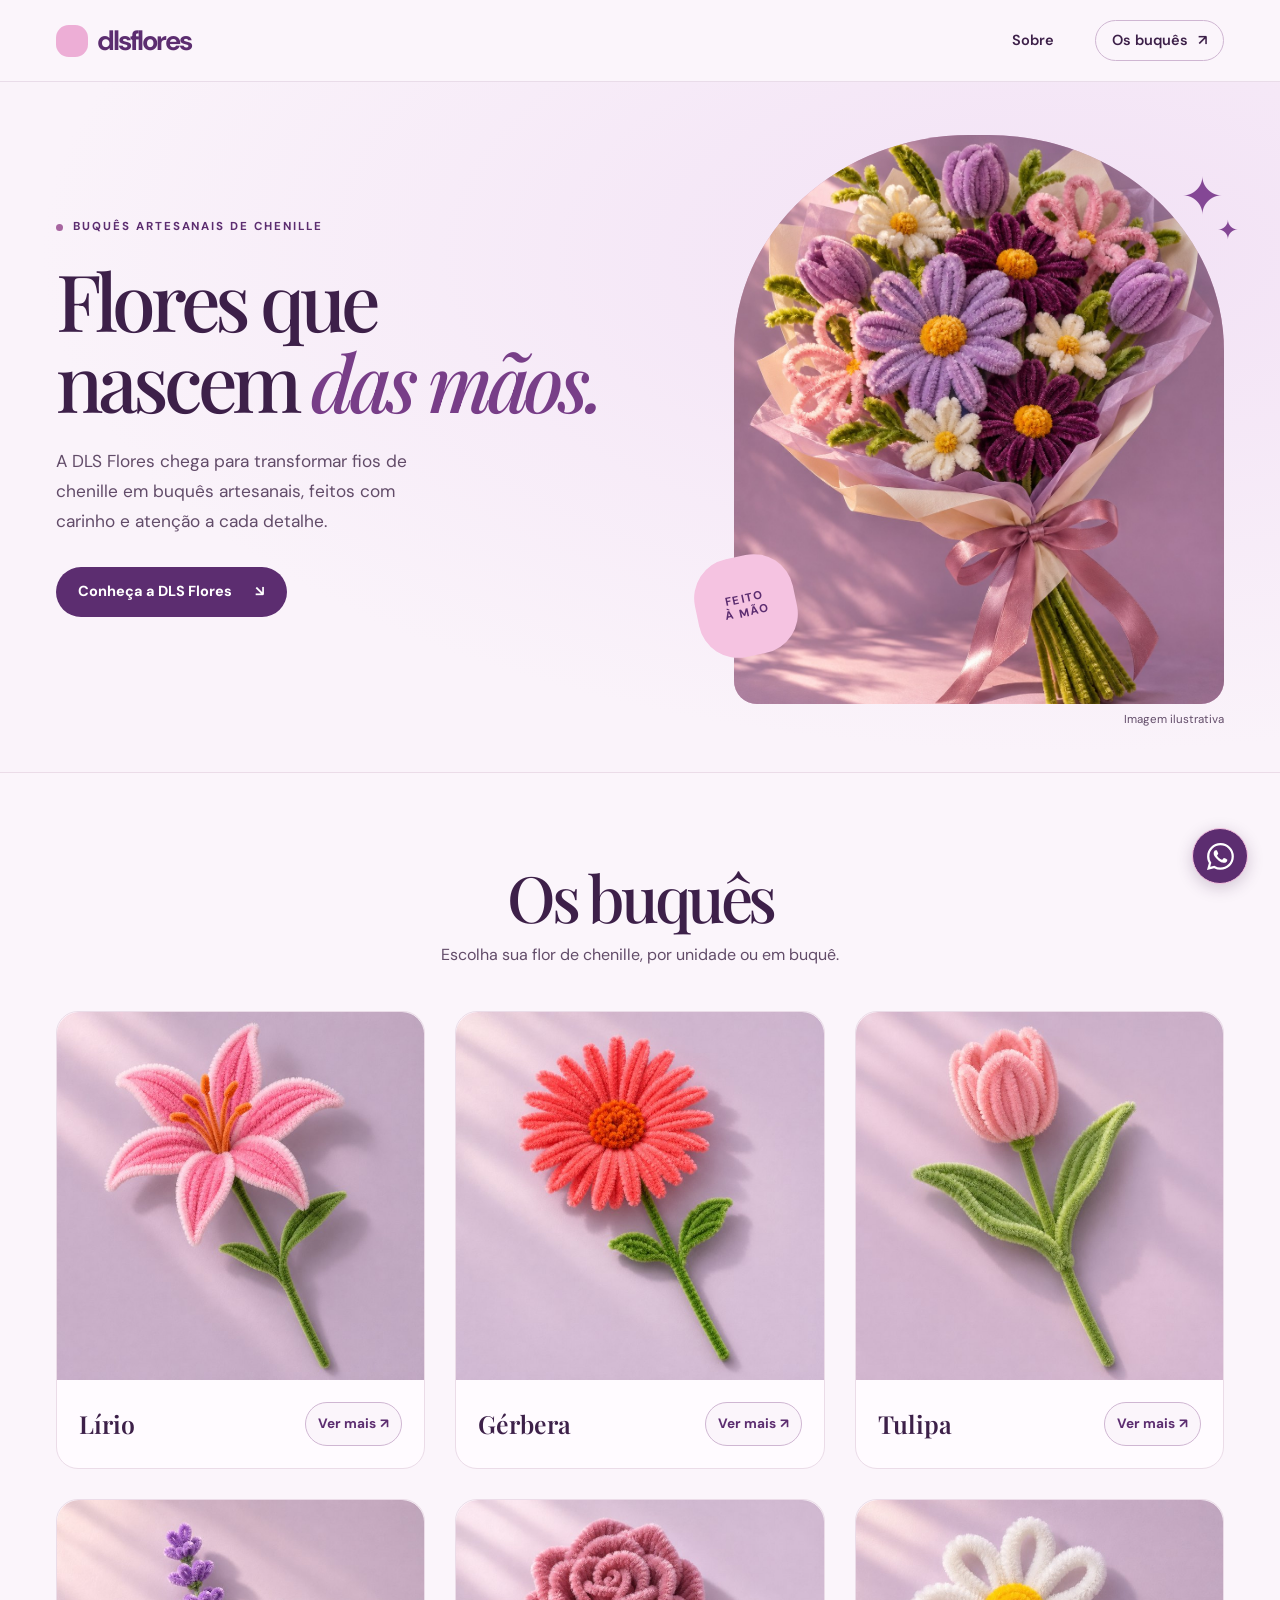
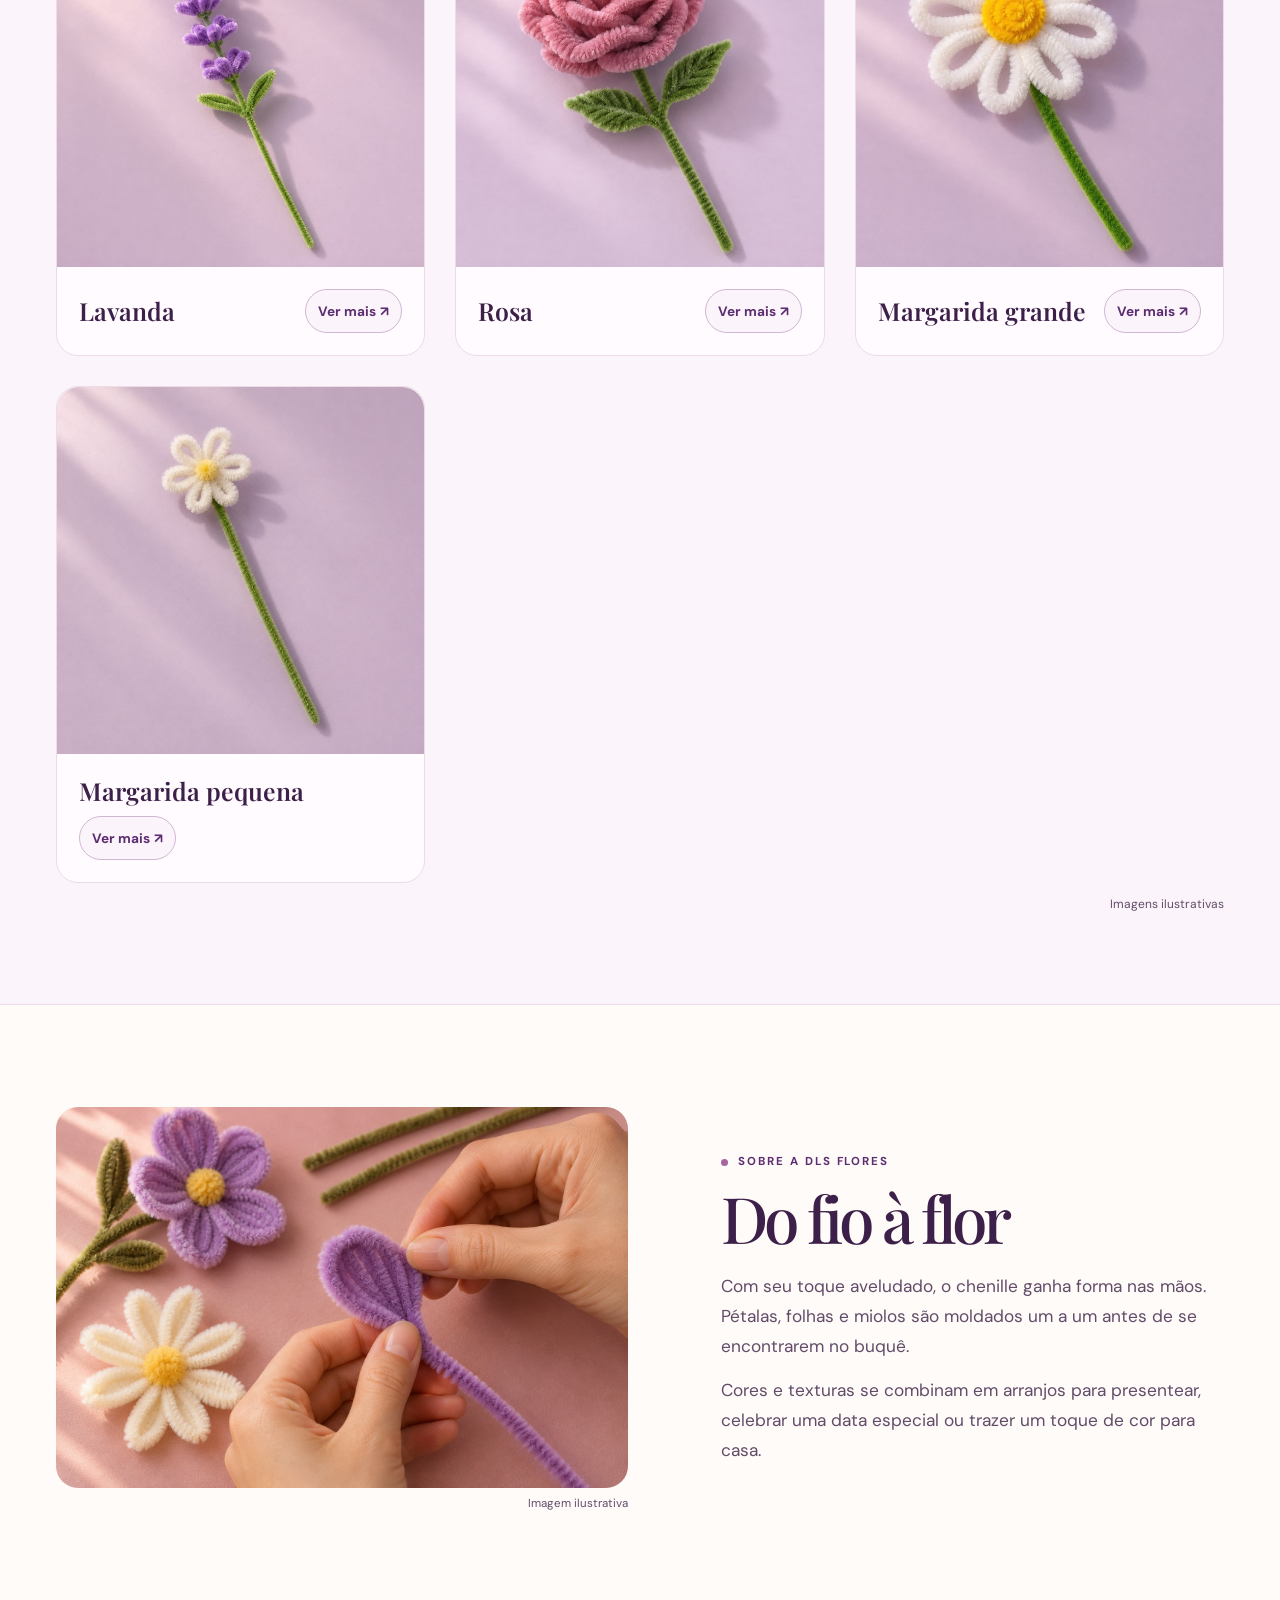
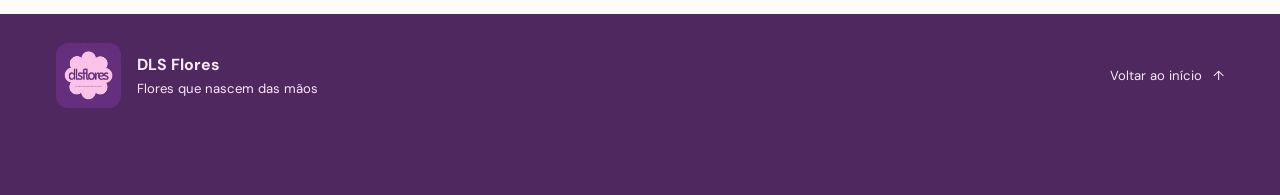
==== commit 9d29a703: "Abre cada flor em uma página de produto" ====
--- a/index.html
+++ b/index.html
@@ -55,53 +55,67 @@
         <p>Escolha sua flor de chenille, por unidade ou em buquê.</p>
         <ul class="gallery-grid" aria-describedby="gallery-caption">
           <li class="gallery-card">
-            <img src="assets/flores/lirio.jpg" width="720" height="720" alt="Lírio rosa de chenille" loading="lazy" decoding="async">
-            <div class="gallery-card-content">
-              <h3>Lírio</h3>
-              <button class="gallery-button" type="button" data-flower="no lírio" data-prices="15 45 70" aria-haspopup="dialog" aria-label="Ver mais sobre Lírio">Ver mais <span aria-hidden="true">↗</span></button>
-            </div>
+            <a class="gallery-card-link" href="flor.html?modelo=lirio" target="_blank" rel="noopener" aria-label="Ver mais sobre Lírio (abre em nova aba)">
+              <img src="assets/flores/lirio.jpg" width="720" height="720" alt="Lírio rosa de chenille" loading="lazy" decoding="async">
+              <div class="gallery-card-content">
+                <h3>Lírio</h3>
+                <span class="gallery-button">Ver mais <span aria-hidden="true">↗</span></span>
+              </div>
+            </a>
           </li>
           <li class="gallery-card">
-            <img src="assets/flores/gerbera.jpg" width="720" height="720" alt="Gérbera rosa de chenille" loading="lazy" decoding="async">
-            <div class="gallery-card-content">
-              <h3>Gérbera</h3>
-              <button class="gallery-button" type="button" data-flower="na gérbera" data-prices="13 39 60" aria-haspopup="dialog" aria-label="Ver mais sobre Gérbera">Ver mais <span aria-hidden="true">↗</span></button>
-            </div>
+            <a class="gallery-card-link" href="flor.html?modelo=gerbera" target="_blank" rel="noopener" aria-label="Ver mais sobre Gérbera (abre em nova aba)">
+              <img src="assets/flores/gerbera.jpg" width="720" height="720" alt="Gérbera rosa de chenille" loading="lazy" decoding="async">
+              <div class="gallery-card-content">
+                <h3>Gérbera</h3>
+                <span class="gallery-button">Ver mais <span aria-hidden="true">↗</span></span>
+              </div>
+            </a>
           </li>
           <li class="gallery-card">
-            <img src="assets/flores/tulipa.jpg" width="720" height="720" alt="Tulipa rosa de chenille" loading="lazy" decoding="async">
-            <div class="gallery-card-content">
-              <h3>Tulipa</h3>
-              <button class="gallery-button" type="button" data-flower="na tulipa" data-prices="14 42 67" aria-haspopup="dialog" aria-label="Ver mais sobre Tulipa">Ver mais <span aria-hidden="true">↗</span></button>
-            </div>
+            <a class="gallery-card-link" href="flor.html?modelo=tulipa" target="_blank" rel="noopener" aria-label="Ver mais sobre Tulipa (abre em nova aba)">
+              <img src="assets/flores/tulipa.jpg" width="720" height="720" alt="Tulipa rosa de chenille" loading="lazy" decoding="async">
+              <div class="gallery-card-content">
+                <h3>Tulipa</h3>
+                <span class="gallery-button">Ver mais <span aria-hidden="true">↗</span></span>
+              </div>
+            </a>
           </li>
           <li class="gallery-card">
-            <img src="assets/flores/lavanda.jpg" width="720" height="720" alt="Ramo de lavanda roxa de chenille" loading="lazy" decoding="async">
-            <div class="gallery-card-content">
-              <h3>Lavanda</h3>
-              <button class="gallery-button" type="button" data-flower="na lavanda" data-prices="8 24 38" aria-haspopup="dialog" aria-label="Ver mais sobre Lavanda">Ver mais <span aria-hidden="true">↗</span></button>
-            </div>
+            <a class="gallery-card-link" href="flor.html?modelo=lavanda" target="_blank" rel="noopener" aria-label="Ver mais sobre Lavanda (abre em nova aba)">
+              <img src="assets/flores/lavanda.jpg" width="720" height="720" alt="Ramo de lavanda roxa de chenille" loading="lazy" decoding="async">
+              <div class="gallery-card-content">
+                <h3>Lavanda</h3>
+                <span class="gallery-button">Ver mais <span aria-hidden="true">↗</span></span>
+              </div>
+            </a>
           </li>
           <li class="gallery-card">
-            <img src="assets/flores/rosa.jpg" width="720" height="720" alt="Rosa em tom rosa de chenille" loading="lazy" decoding="async">
-            <div class="gallery-card-content">
-              <h3>Rosa</h3>
-              <button class="gallery-button" type="button" data-flower="na rosa" data-prices="19 57 90" aria-haspopup="dialog" aria-label="Ver mais sobre Rosa">Ver mais <span aria-hidden="true">↗</span></button>
-            </div>
+            <a class="gallery-card-link" href="flor.html?modelo=rosa" target="_blank" rel="noopener" aria-label="Ver mais sobre Rosa (abre em nova aba)">
+              <img src="assets/flores/rosa.jpg" width="720" height="720" alt="Rosa em tom rosa de chenille" loading="lazy" decoding="async">
+              <div class="gallery-card-content">
+                <h3>Rosa</h3>
+                <span class="gallery-button">Ver mais <span aria-hidden="true">↗</span></span>
+              </div>
+            </a>
           </li>
           <li class="gallery-card">
-            <img src="assets/flores/margarida-grande.jpg" width="720" height="720" alt="Margarida grande branca de chenille" loading="lazy" decoding="async">
-            <div class="gallery-card-content">
-              <h3>Margarida grande</h3>
-              <button class="gallery-button" type="button" data-flower="na margarida grande" data-prices="11 33 52" aria-haspopup="dialog" aria-label="Ver mais sobre Margarida grande">Ver mais <span aria-hidden="true">↗</span></button>
-            </div>
+            <a class="gallery-card-link" href="flor.html?modelo=margarida-grande" target="_blank" rel="noopener" aria-label="Ver mais sobre Margarida grande (abre em nova aba)">
+              <img src="assets/flores/margarida-grande.jpg" width="720" height="720" alt="Margarida grande branca de chenille" loading="lazy" decoding="async">
+              <div class="gallery-card-content">
+                <h3>Margarida grande</h3>
+                <span class="gallery-button">Ver mais <span aria-hidden="true">↗</span></span>
+              </div>
+            </a>
           </li>
           <li class="gallery-card">
-            <img src="assets/flores/margarida-pequena.jpg" width="720" height="720" alt="Margarida pequena branca de chenille" loading="lazy" decoding="async">
-            <div class="gallery-card-content">
-              <h3>Margarida pequena</h3>
-              <button class="gallery-button" type="button" data-flower="na margarida pequena" data-prices="10 30 47" aria-haspopup="dialog" aria-label="Ver mais sobre Margarida pequena">Ver mais <span aria-hidden="true">↗</span></button>
-            </div>
+            <a class="gallery-card-link" href="flor.html?modelo=margarida-pequena" target="_blank" rel="noopener" aria-label="Ver mais sobre Margarida pequena (abre em nova aba)">
+              <img src="assets/flores/margarida-pequena.jpg" width="720" height="720" alt="Margarida pequena branca de chenille" loading="lazy" decoding="async">
+              <div class="gallery-card-content">
+                <h3>Margarida pequena</h3>
+                <span class="gallery-button">Ver mais <span aria-hidden="true">↗</span></span>
+              </div>
+            </a>
           </li>
         </ul>
         <p class="gallery-caption" id="gallery-caption">Imagens ilustrativas</p>
@@ -139,34 +153,5 @@
       <path d="M13.601 2.326A7.85 7.85 0 0 0 7.99 0C3.62 0 .061 3.558.057 7.93c0 1.4.366 2.762 1.057 3.967L0 16l4.197-1.1a7.93 7.93 0 0 0 3.79.965h.004c4.372 0 7.93-3.558 7.934-7.934a7.9 7.9 0 0 0-2.324-5.605zM7.99 14.524a6.6 6.6 0 0 1-3.356-.918l-.24-.143-2.49.653.665-2.43-.157-.25A6.6 6.6 0 0 1 1.4 7.93a6.595 6.595 0 0 1 6.595-6.59A6.55 6.55 0 0 1 12.65 3.27a6.56 6.56 0 0 1 1.93 4.66 6.594 6.594 0 0 1-6.59 6.594zm3.615-4.934c-.198-.1-1.172-.579-1.355-.645-.181-.067-.313-.1-.445.1-.133.197-.512.644-.628.776-.115.133-.232.15-.43.05-.198-.1-.837-.309-1.595-.986-.59-.527-.989-1.178-1.104-1.376-.116-.198-.012-.305.087-.404.089-.088.198-.231.297-.347.1-.115.133-.198.199-.33.066-.133.033-.248-.017-.348-.05-.099-.445-1.075-.61-1.472-.16-.386-.324-.334-.445-.34a8 8 0 0 0-.38-.007.73.73 0 0 0-.528.248c-.182.198-.694.678-.694 1.653s.71 1.918.809 2.05c.1.132 1.397 2.132 3.384 2.99.473.204.842.326 1.13.417.475.15.907.129 1.249.078.38-.057 1.172-.48 1.337-.942.165-.463.165-.86.116-.943-.05-.083-.182-.132-.38-.232z"/>
     </svg>
   </a>
-  <dialog class="product-dialog" aria-labelledby="product-title">
-    <div class="product-dialog-heading">
-      <h2 id="product-title"></h2>
-      <button class="dialog-close" type="button" aria-label="Fechar opções" autofocus>×</button>
-    </div>
-    <form class="product-form" target="_blank" rel="noopener noreferrer">
-      <fieldset>
-        <legend>Escolha uma opção</legend>
-        <label class="product-option">
-          <input type="radio" name="formato" value="1 unidade" required>
-          <span>1 unidade</span>
-          <strong data-price></strong>
-        </label>
-        <label class="product-option">
-          <input type="radio" name="formato" value="buquê com 3">
-          <span>Buquê com 3</span>
-          <strong data-price></strong>
-        </label>
-        <label class="product-option">
-          <input type="radio" name="formato" value="buquê com 5">
-          <span>Buquê com 5</span>
-          <strong data-price></strong>
-        </label>
-      </fieldset>
-      <button class="action product-send" type="submit">Enviar mensagem <span aria-hidden="true">↗</span></button>
-      <p class="product-note">Abre o WhatsApp com a mensagem pronta.</p>
-    </form>
-  </dialog>
-  <script src="catalogo.js" defer></script>
 </body>
 </html>
--- a/style.css
+++ b/style.css
@@ -75,12 +75,18 @@
 }
 .gallery-card {
   display: flex;
-  flex-direction: column;
-  overflow: hidden;
   border-radius: clamp(12px, 2vw, 22px);
   border: 1px solid #ebdce8;
   background: #fffbff;
   text-align: left;
+}
+.gallery-card-link {
+  display: flex;
+  flex: 1;
+  flex-direction: column;
+  min-width: 0;
+  overflow: hidden;
+  border-radius: inherit;
 }
 .gallery-card img {
   width: 100%;
@@ -105,38 +111,40 @@
   font-weight: 600;
   line-height: 1.2;
 }
-.gallery-button, .dialog-close, .product-send { font-family: inherit; cursor: pointer; }
-.gallery-button, .dialog-close {
+.gallery-button {
+  display: inline-flex;
+  align-items: center;
   border: 1px solid #cfb6d2;
   border-radius: 100px;
   color: var(--plum);
   background: #fbf5fb;
-}
-.gallery-button {
   min-height: 44px;
   padding: 8px 12px;
   font-size: .85rem;
   font-weight: 700;
 }
 .gallery-button span { margin-left: 4px; }
-.gallery-button:hover, .dialog-close:hover { background: #f1e2f3; }
+.gallery-card-link:hover .gallery-button,
+.gallery-card-link:focus-visible .gallery-button { background: #f1e2f3; }
 .gallery .gallery-caption { margin-top: 12px; text-align: right; font-size: .75rem; }
 
-.product-dialog {
-  width: min(440px, calc(100% - 32px));
-  max-height: calc(100% - 32px);
-  overflow: auto;
-  padding: clamp(18px, 4vw, 30px);
+.product-main { padding-block: clamp(24px, 5vw, 72px); }
+.product-layout:not([hidden]) {
+  display: grid;
+  grid-template-columns: minmax(0, 1.18fr) minmax(0, 1fr);
+  gap: clamp(20px, 4vw, 56px);
+  align-items: start;
+}
+.product-figure img { width: 100%; height: auto; border-radius: clamp(14px, 2vw, 26px); background: #eee0f3; }
+.product-details {
+  padding: clamp(20px, 3.4vw, 44px);
   border: 1px solid #e6d2e6;
   border-radius: 24px;
-  color: var(--ink);
   background: #fffbff;
-  box-shadow: 0 16px 60px #3d204945;
-}
-.product-dialog::backdrop { background: #30153f80; }
-.product-dialog-heading { display: flex; align-items: flex-start; justify-content: space-between; gap: 12px; margin-bottom: 18px; }
-.product-dialog-heading h2 { margin: 0; font-size: clamp(1.8rem, 5vw, 2.4rem); letter-spacing: -.04em; }
-.dialog-close { width: 44px; height: 44px; flex: none; font-size: 1.45rem; line-height: 1; }
+}
+.product-main h1 { font-size: clamp(2.35rem, 5vw, 4.5rem); margin-block: 12px 25px; }
+.product-page .nav-action span { margin: 0 5px 0 0; }
+.product-empty .action { margin-top: 0; }
 .product-form fieldset { margin: 0; padding: 0; border: 0; }
 .product-form legend { padding: 0; margin-bottom: 12px; color: var(--muted); }
 .product-option {
@@ -154,7 +162,7 @@
 .product-option:has(input:checked) { background: #f4e7f6; border-color: var(--plum); }
 .product-option input { margin: 0; accent-color: var(--plum); }
 .product-option strong { color: var(--plum); white-space: nowrap; }
-.product-send { width: 100%; justify-content: center; margin-top: 20px; border: 0; }
+.product-send { width: 100%; justify-content: center; margin-top: 20px; border: 0; font-family: inherit; cursor: pointer; }
 .product-note { margin-top: 10px; color: var(--muted); font-size: .82rem; text-align: center; }
 button:focus-visible { outline: 2px solid #a24b90; outline-offset: 3px; }
 
@@ -197,6 +205,7 @@
 @media (max-width: 740px) {
   .shell { width: calc(100% - 44px); }
   .gallery-grid { grid-template-columns: repeat(2, minmax(0, 1fr)); }
+  .product-layout:not([hidden]) { grid-template-columns: 1fr; }
   .header-inner { min-height: 66px; }
   .header nav { gap: 13px; font-size: .8rem; }
   .nav-action { padding: 8px 10px; }
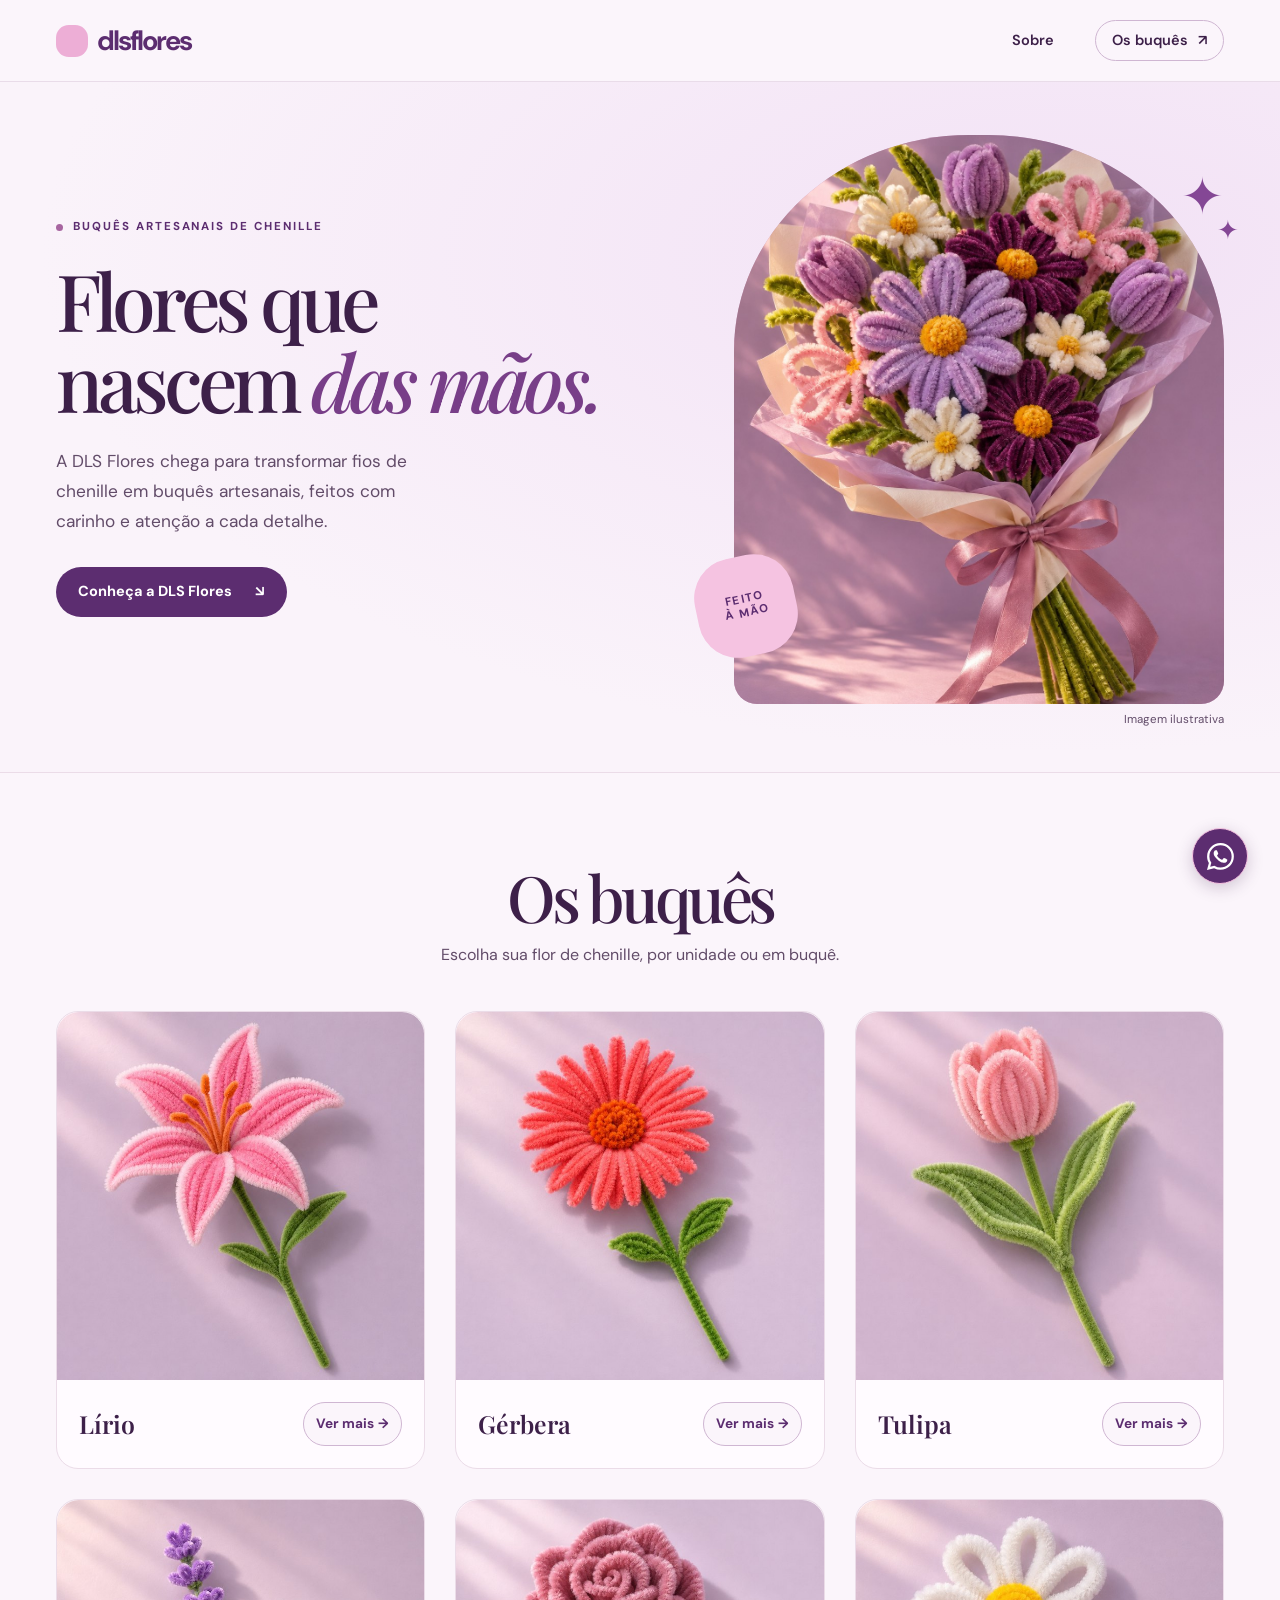
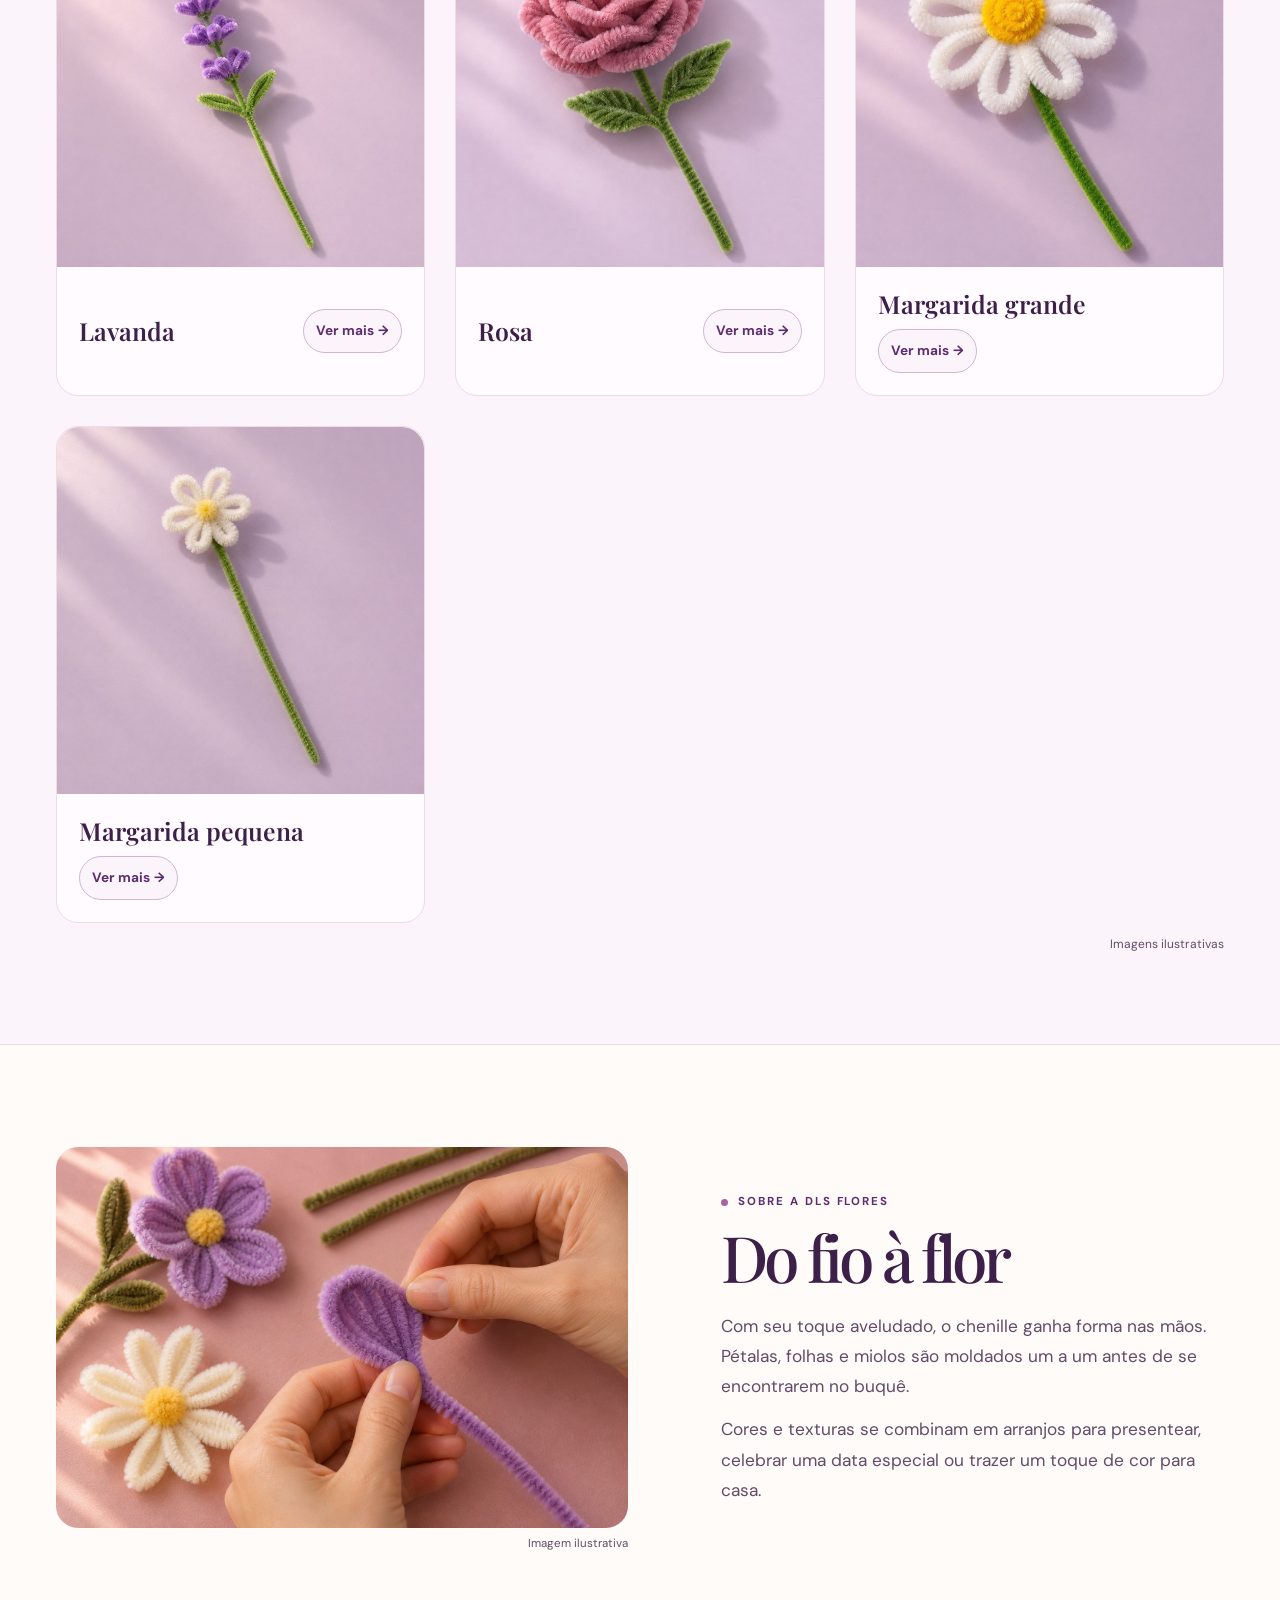
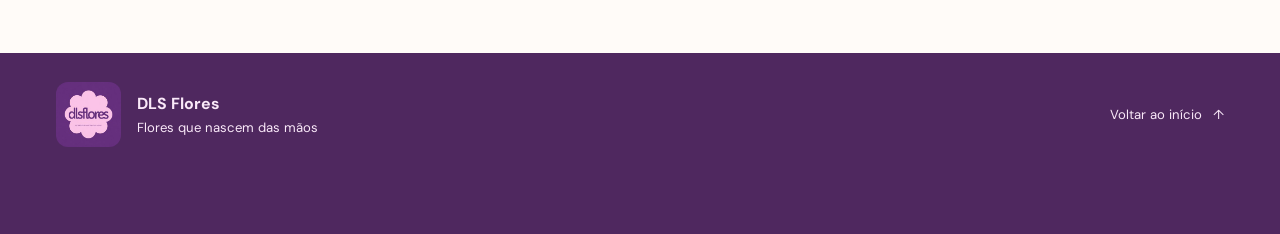
==== commit fea406af: "Navega entre produtos por fragmento na mesma aba" ====
--- a/index.html
+++ b/index.html
@@ -11,6 +11,7 @@
   <link rel="preconnect" href="https://fonts.gstatic.com" crossorigin>
   <link href="https://fonts.googleapis.com/css2?family=DM+Sans:wght@400;500;600;700&family=Playfair+Display:ital,wght@0,500;0,600;1,500&display=swap" rel="stylesheet">
   <link rel="stylesheet" href="style.css">
+  <script src="catalogo.js" defer></script>
 </head>
 <body>
   <a class="skip" href="#conteudo">Ir para o conteúdo</a>
@@ -55,65 +56,65 @@
         <p>Escolha sua flor de chenille, por unidade ou em buquê.</p>
         <ul class="gallery-grid" aria-describedby="gallery-caption">
           <li class="gallery-card">
-            <a class="gallery-card-link" href="flor.html?modelo=lirio" target="_blank" rel="noopener" aria-label="Ver mais sobre Lírio (abre em nova aba)">
+            <a class="gallery-card-link" href="#lírio" data-model="lirio" aria-label="Ver mais sobre Lírio">
               <img src="assets/flores/lirio.jpg" width="720" height="720" alt="Lírio rosa de chenille" loading="lazy" decoding="async">
               <div class="gallery-card-content">
                 <h3>Lírio</h3>
-                <span class="gallery-button">Ver mais <span aria-hidden="true">↗</span></span>
+                <span class="gallery-button">Ver mais <span aria-hidden="true">→</span></span>
               </div>
             </a>
           </li>
           <li class="gallery-card">
-            <a class="gallery-card-link" href="flor.html?modelo=gerbera" target="_blank" rel="noopener" aria-label="Ver mais sobre Gérbera (abre em nova aba)">
+            <a class="gallery-card-link" href="#gérbera" data-model="gerbera" aria-label="Ver mais sobre Gérbera">
               <img src="assets/flores/gerbera.jpg" width="720" height="720" alt="Gérbera rosa de chenille" loading="lazy" decoding="async">
               <div class="gallery-card-content">
                 <h3>Gérbera</h3>
-                <span class="gallery-button">Ver mais <span aria-hidden="true">↗</span></span>
+                <span class="gallery-button">Ver mais <span aria-hidden="true">→</span></span>
               </div>
             </a>
           </li>
           <li class="gallery-card">
-            <a class="gallery-card-link" href="flor.html?modelo=tulipa" target="_blank" rel="noopener" aria-label="Ver mais sobre Tulipa (abre em nova aba)">
+            <a class="gallery-card-link" href="#tulipa" data-model="tulipa" aria-label="Ver mais sobre Tulipa">
               <img src="assets/flores/tulipa.jpg" width="720" height="720" alt="Tulipa rosa de chenille" loading="lazy" decoding="async">
               <div class="gallery-card-content">
                 <h3>Tulipa</h3>
-                <span class="gallery-button">Ver mais <span aria-hidden="true">↗</span></span>
+                <span class="gallery-button">Ver mais <span aria-hidden="true">→</span></span>
               </div>
             </a>
           </li>
           <li class="gallery-card">
-            <a class="gallery-card-link" href="flor.html?modelo=lavanda" target="_blank" rel="noopener" aria-label="Ver mais sobre Lavanda (abre em nova aba)">
+            <a class="gallery-card-link" href="#lavanda" data-model="lavanda" aria-label="Ver mais sobre Lavanda">
               <img src="assets/flores/lavanda.jpg" width="720" height="720" alt="Ramo de lavanda roxa de chenille" loading="lazy" decoding="async">
               <div class="gallery-card-content">
                 <h3>Lavanda</h3>
-                <span class="gallery-button">Ver mais <span aria-hidden="true">↗</span></span>
+                <span class="gallery-button">Ver mais <span aria-hidden="true">→</span></span>
               </div>
             </a>
           </li>
           <li class="gallery-card">
-            <a class="gallery-card-link" href="flor.html?modelo=rosa" target="_blank" rel="noopener" aria-label="Ver mais sobre Rosa (abre em nova aba)">
+            <a class="gallery-card-link" href="#rosa" data-model="rosa" aria-label="Ver mais sobre Rosa">
               <img src="assets/flores/rosa.jpg" width="720" height="720" alt="Rosa em tom rosa de chenille" loading="lazy" decoding="async">
               <div class="gallery-card-content">
                 <h3>Rosa</h3>
-                <span class="gallery-button">Ver mais <span aria-hidden="true">↗</span></span>
+                <span class="gallery-button">Ver mais <span aria-hidden="true">→</span></span>
               </div>
             </a>
           </li>
           <li class="gallery-card">
-            <a class="gallery-card-link" href="flor.html?modelo=margarida-grande" target="_blank" rel="noopener" aria-label="Ver mais sobre Margarida grande (abre em nova aba)">
+            <a class="gallery-card-link" href="#margarida-grande" data-model="margarida-grande" aria-label="Ver mais sobre Margarida grande">
               <img src="assets/flores/margarida-grande.jpg" width="720" height="720" alt="Margarida grande branca de chenille" loading="lazy" decoding="async">
               <div class="gallery-card-content">
                 <h3>Margarida grande</h3>
-                <span class="gallery-button">Ver mais <span aria-hidden="true">↗</span></span>
+                <span class="gallery-button">Ver mais <span aria-hidden="true">→</span></span>
               </div>
             </a>
           </li>
           <li class="gallery-card">
-            <a class="gallery-card-link" href="flor.html?modelo=margarida-pequena" target="_blank" rel="noopener" aria-label="Ver mais sobre Margarida pequena (abre em nova aba)">
+            <a class="gallery-card-link" href="#margarida-pequena" data-model="margarida-pequena" aria-label="Ver mais sobre Margarida pequena">
               <img src="assets/flores/margarida-pequena.jpg" width="720" height="720" alt="Margarida pequena branca de chenille" loading="lazy" decoding="async">
               <div class="gallery-card-content">
                 <h3>Margarida pequena</h3>
-                <span class="gallery-button">Ver mais <span aria-hidden="true">↗</span></span>
+                <span class="gallery-button">Ver mais <span aria-hidden="true">→</span></span>
               </div>
             </a>
           </li>
@@ -136,6 +137,42 @@
         </div>
       </div>
     </section>
+
+    <section class="shell product-main" aria-labelledby="product-title" hidden>
+      <a class="product-back" href="#buques"><span aria-hidden="true">←</span> Voltar ao catálogo</a>
+      <div class="product-layout">
+        <figure class="product-figure">
+          <img id="product-image" width="720" height="720" fetchpriority="high" alt="">
+          <figcaption>Imagem ilustrativa</figcaption>
+        </figure>
+        <section class="product-details" aria-labelledby="product-title">
+          <p class="eyebrow"><span aria-hidden="true"></span> Flor artesanal de chenille</p>
+          <h1 id="product-title" tabindex="-1"></h1>
+          <form class="product-form" action="https://wa.me/554498405677" target="_blank" rel="noopener noreferrer">
+            <fieldset>
+              <legend>Escolha uma opção</legend>
+              <label class="product-option">
+                <input type="radio" name="formato" value="1 unidade" required>
+                <span>1 unidade</span>
+                <strong data-price></strong>
+              </label>
+              <label class="product-option">
+                <input type="radio" name="formato" value="buquê com 3">
+                <span>Buquê com 3</span>
+                <strong data-price></strong>
+              </label>
+              <label class="product-option">
+                <input type="radio" name="formato" value="buquê com 5">
+                <span>Buquê com 5</span>
+                <strong data-price></strong>
+              </label>
+            </fieldset>
+            <button class="action product-send" type="submit">Enviar mensagem <span aria-hidden="true">↗</span></button>
+            <p class="product-note">Abre o WhatsApp com a mensagem pronta.</p>
+          </form>
+        </section>
+      </div>
+    </section>
   </main>
 
   <footer>
--- a/style.css
+++ b/style.css
@@ -129,7 +129,18 @@
 .gallery .gallery-caption { margin-top: 12px; text-align: right; font-size: .75rem; }
 
 .product-main { padding-block: clamp(24px, 5vw, 72px); }
-.product-layout:not([hidden]) {
+.product-back {
+  display: inline-flex;
+  align-items: center;
+  gap: 8px;
+  min-height: 44px;
+  margin-bottom: 18px;
+  color: var(--plum);
+  font-size: .9rem;
+  font-weight: 700;
+}
+.product-back:hover { text-decoration: underline; text-underline-offset: .25em; }
+.product-layout {
   display: grid;
   grid-template-columns: minmax(0, 1.18fr) minmax(0, 1fr);
   gap: clamp(20px, 4vw, 56px);
@@ -143,8 +154,6 @@
   background: #fffbff;
 }
 .product-main h1 { font-size: clamp(2.35rem, 5vw, 4.5rem); margin-block: 12px 25px; }
-.product-page .nav-action span { margin: 0 5px 0 0; }
-.product-empty .action { margin-top: 0; }
 .product-form fieldset { margin: 0; padding: 0; border: 0; }
 .product-form legend { padding: 0; margin-bottom: 12px; color: var(--muted); }
 .product-option {
@@ -205,7 +214,7 @@
 @media (max-width: 740px) {
   .shell { width: calc(100% - 44px); }
   .gallery-grid { grid-template-columns: repeat(2, minmax(0, 1fr)); }
-  .product-layout:not([hidden]) { grid-template-columns: 1fr; }
+  .product-layout { grid-template-columns: 1fr; }
   .header-inner { min-height: 66px; }
   .header nav { gap: 13px; font-size: .8rem; }
   .nav-action { padding: 8px 10px; }
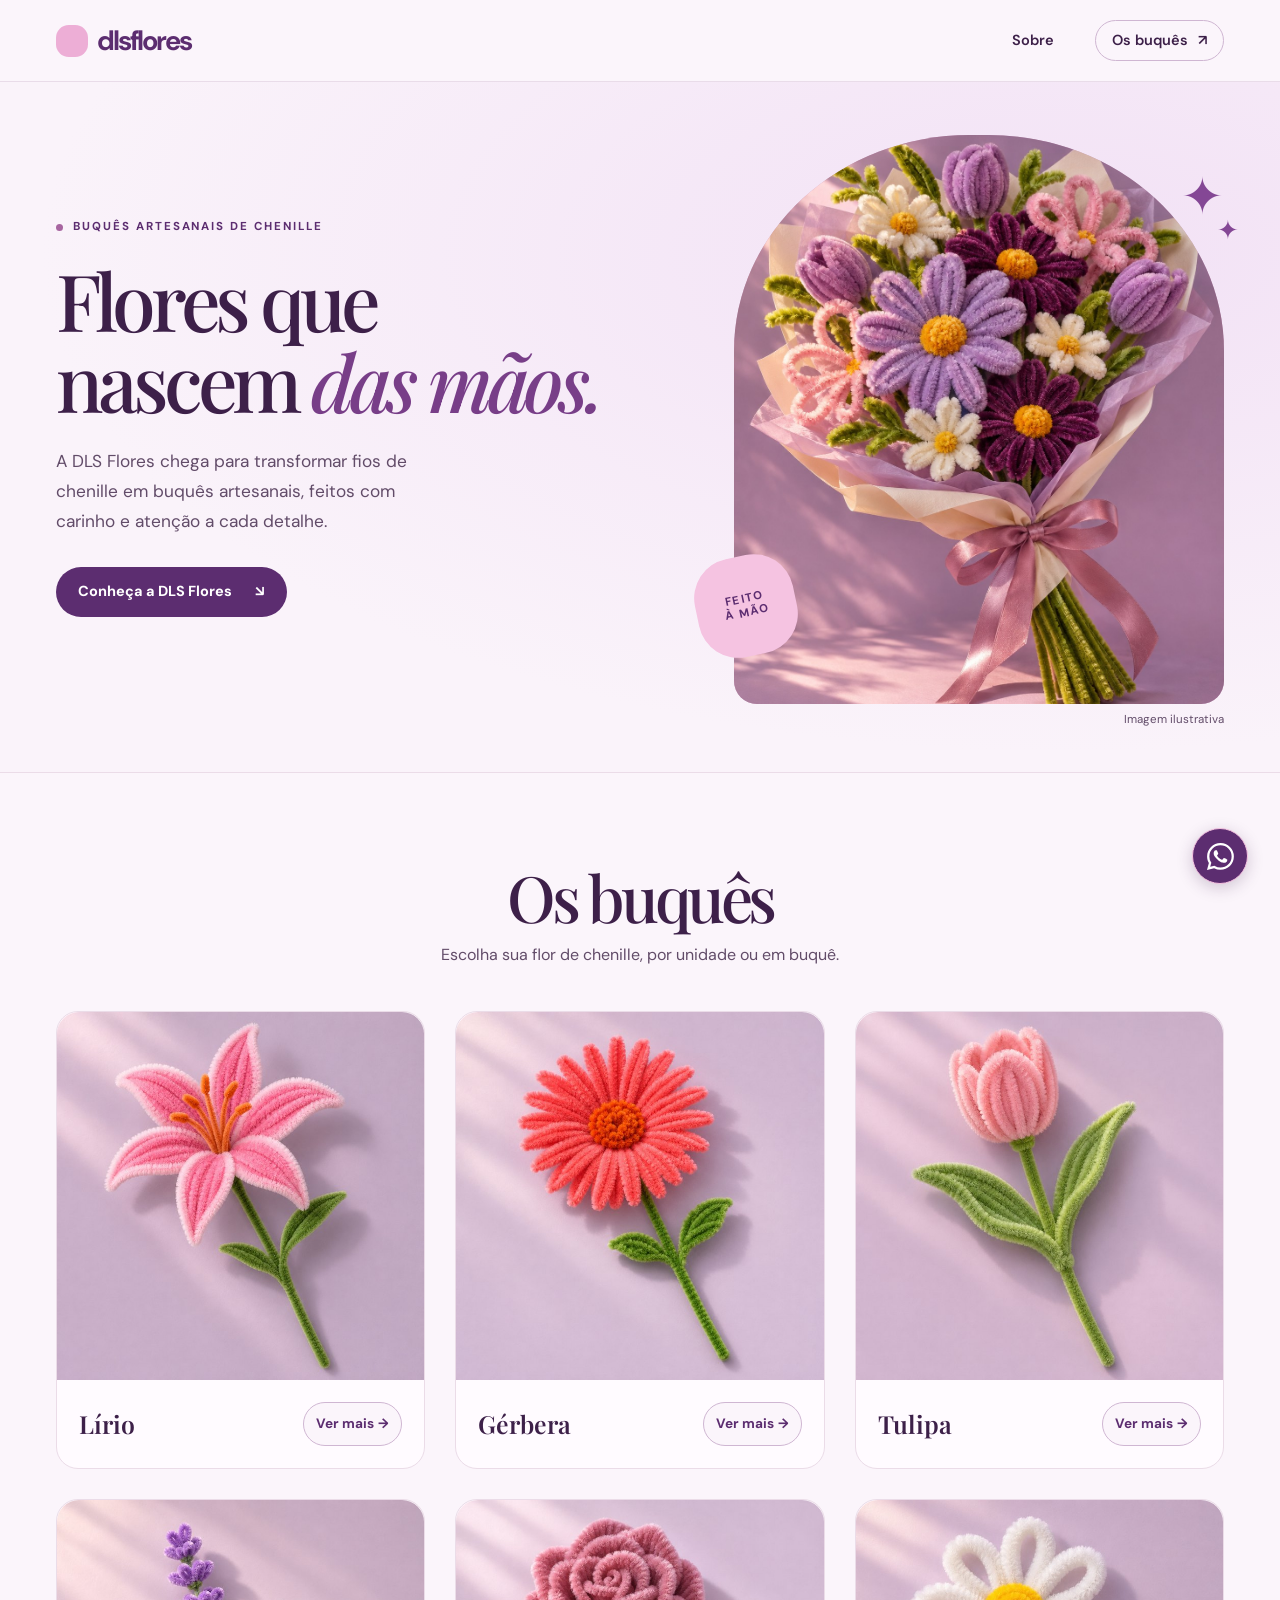
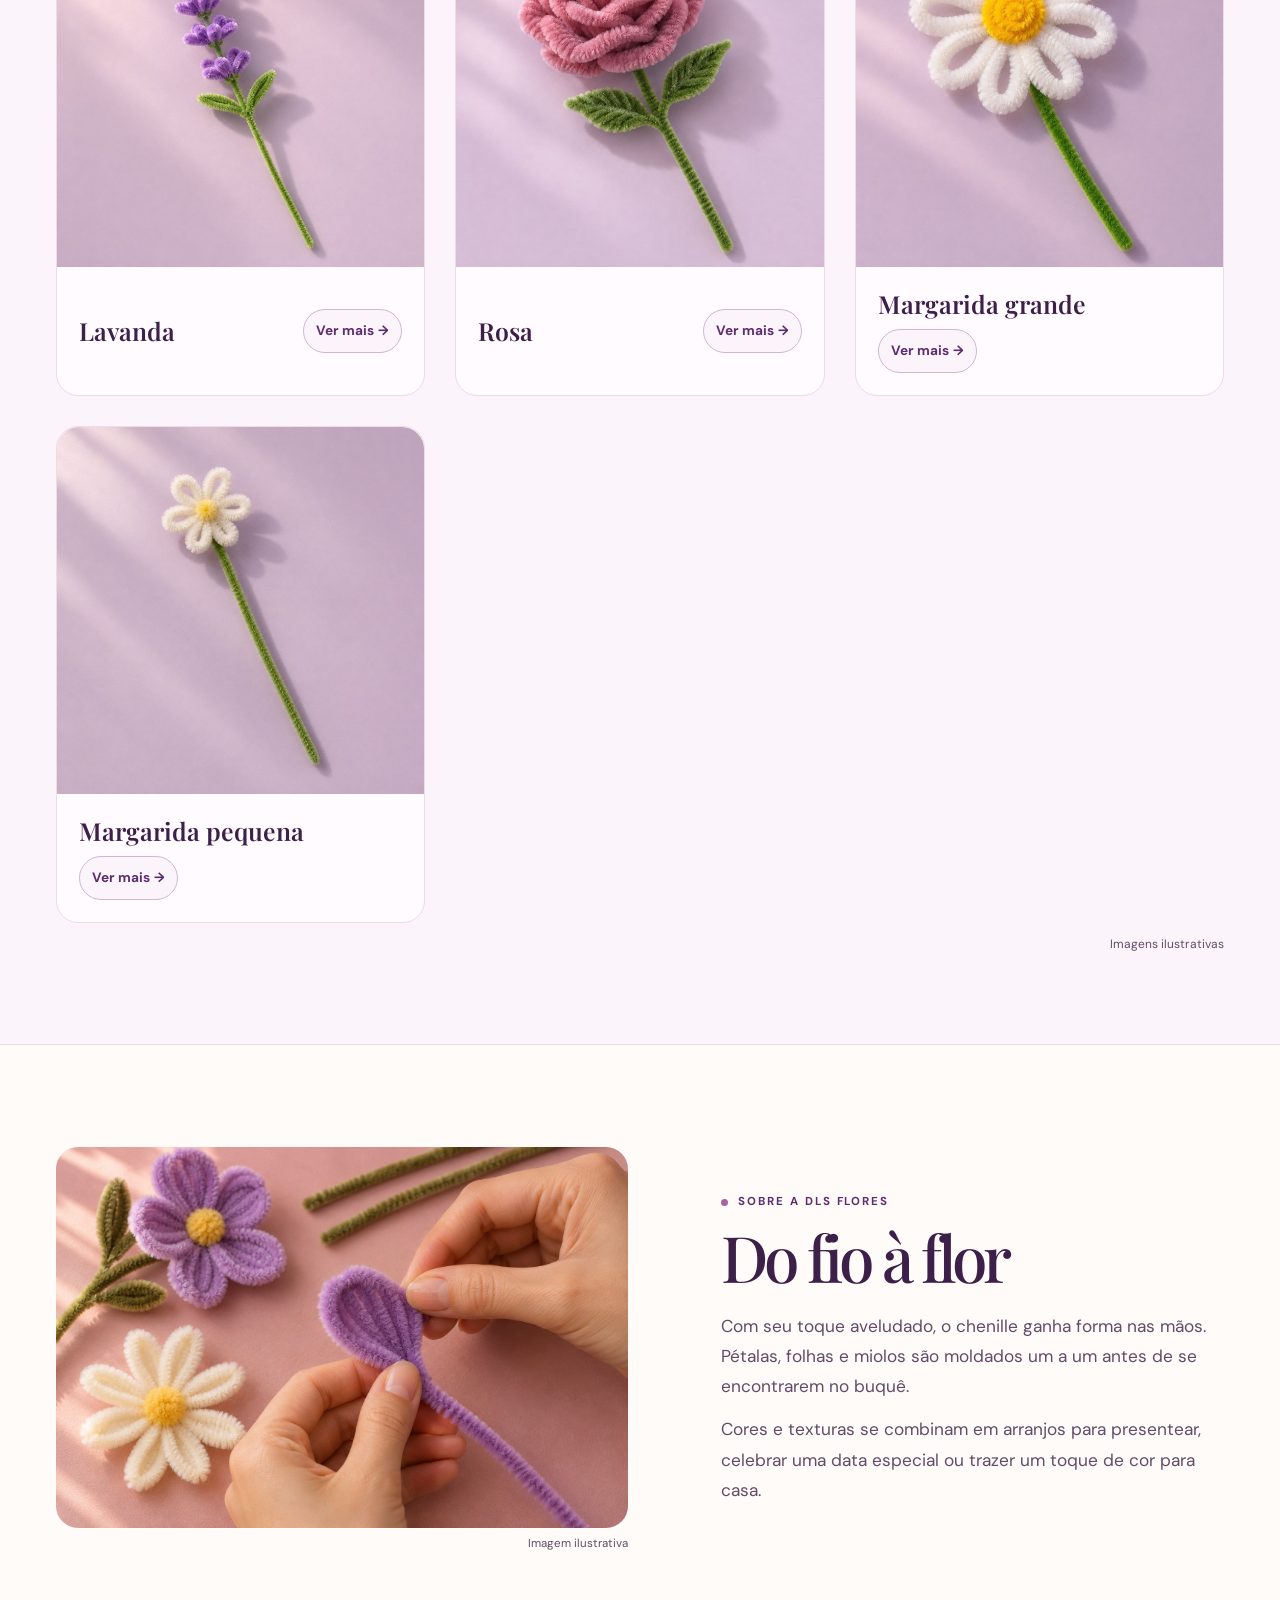
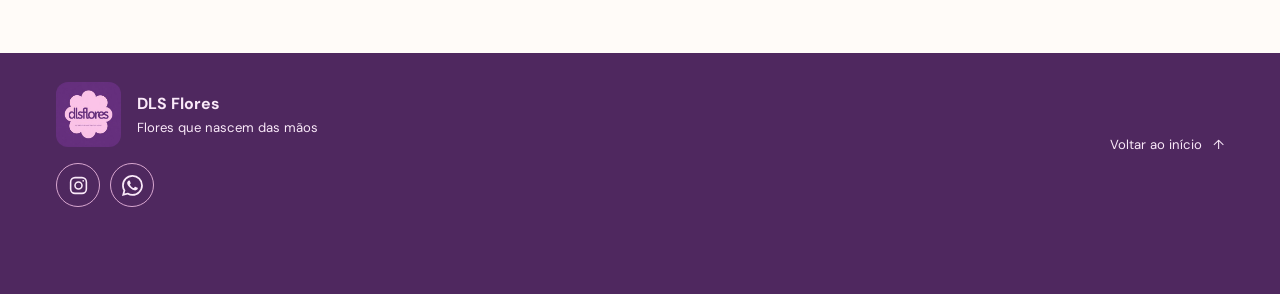
==== commit 4616df5e: "Adiciona Instagram e WhatsApp ao rodapé" ====
--- a/index.html
+++ b/index.html
@@ -177,9 +177,28 @@
 
   <footer>
     <div class="shell footer-inner">
-      <div class="footer-brand">
-        <img src="assets/logo.jpg" width="76" height="76" alt="Logo DLS Flores">
-        <div><strong>DLS Flores</strong><p>Flores que nascem das mãos</p></div>
+      <div>
+        <div class="footer-brand">
+          <img src="assets/logo.jpg" width="76" height="76" alt="Logo DLS Flores">
+          <div><strong>DLS Flores</strong><p>Flores que nascem das mãos</p></div>
+        </div>
+        <nav class="footer-socials" aria-label="Redes sociais e contato">
+          <a href="https://www.instagram.com/dlsflores_/" target="_blank" rel="noopener noreferrer" aria-label="Instagram da DLS Flores (abre em nova aba)">
+            <svg width="21" height="21" viewBox="0 0 24 24" fill="none" stroke="currentColor" stroke-width="1.8" aria-hidden="true" focusable="false">
+              <rect x="3" y="3" width="18" height="18" rx="5"/>
+              <circle cx="12" cy="12" r="4"/>
+              <circle cx="17.4" cy="6.7" r="1" fill="currentColor" stroke="none"/>
+            </svg>
+          </a>
+          <a href="https://wa.me/554498405677?text=Ol%C3%A1%2C%20DLS%20Flores!%20Vim%20pelo%20site%20e%20gostaria%20de%20saber%20mais%20sobre%20os%20buqu%C3%AAs%20de%20chenille." target="_blank" rel="noopener noreferrer" aria-label="WhatsApp da DLS Flores (abre em nova aba)">
+            <svg width="21" height="21" viewBox="0 0 16 16" fill="currentColor" aria-hidden="true" focusable="false">
+              <symbol id="whatsapp-icon" viewBox="0 0 16 16">
+                <path d="M13.601 2.326A7.85 7.85 0 0 0 7.99 0C3.62 0 .061 3.558.057 7.93c0 1.4.366 2.762 1.057 3.967L0 16l4.197-1.1a7.93 7.93 0 0 0 3.79.965h.004c4.372 0 7.93-3.558 7.934-7.934a7.9 7.9 0 0 0-2.324-5.605zM7.99 14.524a6.6 6.6 0 0 1-3.356-.918l-.24-.143-2.49.653.665-2.43-.157-.25A6.6 6.6 0 0 1 1.4 7.93a6.595 6.595 0 0 1 6.595-6.59A6.55 6.55 0 0 1 12.65 3.27a6.56 6.56 0 0 1 1.93 4.66 6.594 6.594 0 0 1-6.59 6.594zm3.615-4.934c-.198-.1-1.172-.579-1.355-.645-.181-.067-.313-.1-.445.1-.133.197-.512.644-.628.776-.115.133-.232.15-.43.05-.198-.1-.837-.309-1.595-.986-.59-.527-.989-1.178-1.104-1.376-.116-.198-.012-.305.087-.404.089-.088.198-.231.297-.347.1-.115.133-.198.199-.33.066-.133.033-.248-.017-.348-.05-.099-.445-1.075-.61-1.472-.16-.386-.324-.334-.445-.34a8 8 0 0 0-.38-.007.73.73 0 0 0-.528.248c-.182.198-.694.678-.694 1.653s.71 1.918.809 2.05c.1.132 1.397 2.132 3.384 2.99.473.204.842.326 1.13.417.475.15.907.129 1.249.078.38-.057 1.172-.48 1.337-.942.165-.463.165-.86.116-.943-.05-.083-.182-.132-.38-.232z"/>
+              </symbol>
+              <use href="#whatsapp-icon"/>
+            </svg>
+          </a>
+        </nav>
       </div>
       <a href="#inicio">Voltar ao início <span aria-hidden="true">↑</span></a>
     </div>
@@ -187,7 +206,7 @@
 
   <a class="whatsapp-link" href="https://wa.me/554498405677?text=Ol%C3%A1%2C%20DLS%20Flores!%20Vim%20pelo%20site%20e%20gostaria%20de%20saber%20mais%20sobre%20os%20buqu%C3%AAs%20de%20chenille." target="_blank" rel="noopener noreferrer" aria-label="Fale com a DLS Flores pelo WhatsApp (abre em nova aba)">
     <svg width="27" height="27" viewBox="0 0 16 16" fill="currentColor" aria-hidden="true" focusable="false">
-      <path d="M13.601 2.326A7.85 7.85 0 0 0 7.99 0C3.62 0 .061 3.558.057 7.93c0 1.4.366 2.762 1.057 3.967L0 16l4.197-1.1a7.93 7.93 0 0 0 3.79.965h.004c4.372 0 7.93-3.558 7.934-7.934a7.9 7.9 0 0 0-2.324-5.605zM7.99 14.524a6.6 6.6 0 0 1-3.356-.918l-.24-.143-2.49.653.665-2.43-.157-.25A6.6 6.6 0 0 1 1.4 7.93a6.595 6.595 0 0 1 6.595-6.59A6.55 6.55 0 0 1 12.65 3.27a6.56 6.56 0 0 1 1.93 4.66 6.594 6.594 0 0 1-6.59 6.594zm3.615-4.934c-.198-.1-1.172-.579-1.355-.645-.181-.067-.313-.1-.445.1-.133.197-.512.644-.628.776-.115.133-.232.15-.43.05-.198-.1-.837-.309-1.595-.986-.59-.527-.989-1.178-1.104-1.376-.116-.198-.012-.305.087-.404.089-.088.198-.231.297-.347.1-.115.133-.198.199-.33.066-.133.033-.248-.017-.348-.05-.099-.445-1.075-.61-1.472-.16-.386-.324-.334-.445-.34a8 8 0 0 0-.38-.007.73.73 0 0 0-.528.248c-.182.198-.694.678-.694 1.653s.71 1.918.809 2.05c.1.132 1.397 2.132 3.384 2.99.473.204.842.326 1.13.417.475.15.907.129 1.249.078.38-.057 1.172-.48 1.337-.942.165-.463.165-.86.116-.943-.05-.083-.182-.132-.38-.232z"/>
+      <use href="#whatsapp-icon"/>
     </svg>
   </a>
 </body>
--- a/style.css
+++ b/style.css
@@ -189,6 +189,18 @@
 .footer-brand p { margin-top: 5px; }
 footer a { white-space: nowrap; }
 footer a span { margin-left: 7px; }
+.footer-socials { display: flex; gap: 10px; margin-top: 16px; }
+.footer-socials a {
+  display: grid;
+  place-items: center;
+  width: 44px;
+  height: 44px;
+  color: #fae9f9;
+  border: 1px solid #d9a7d0;
+  border-radius: 50%;
+}
+.footer-socials a:hover { color: var(--plum); background: var(--rose); }
+.footer-socials a:focus-visible { outline-color: var(--rose); }
 
 .whatsapp-link {
   position: fixed;
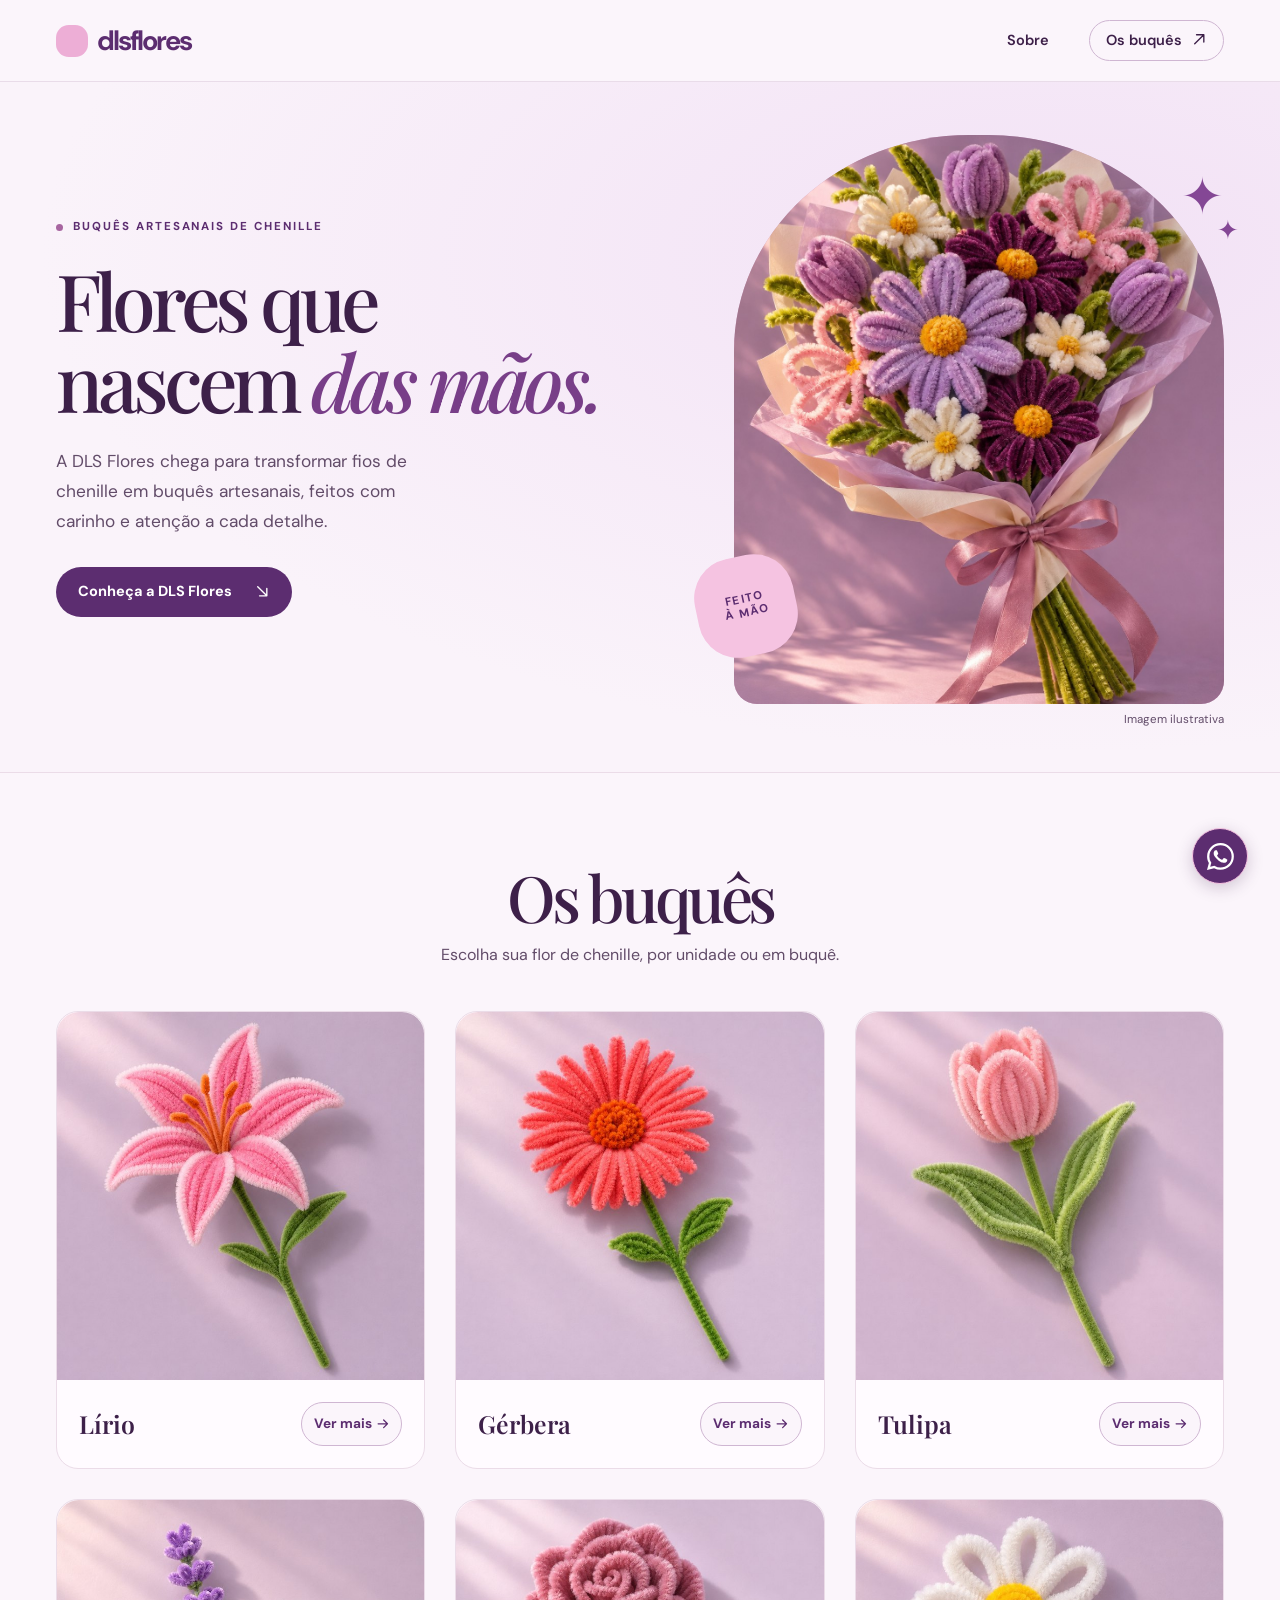
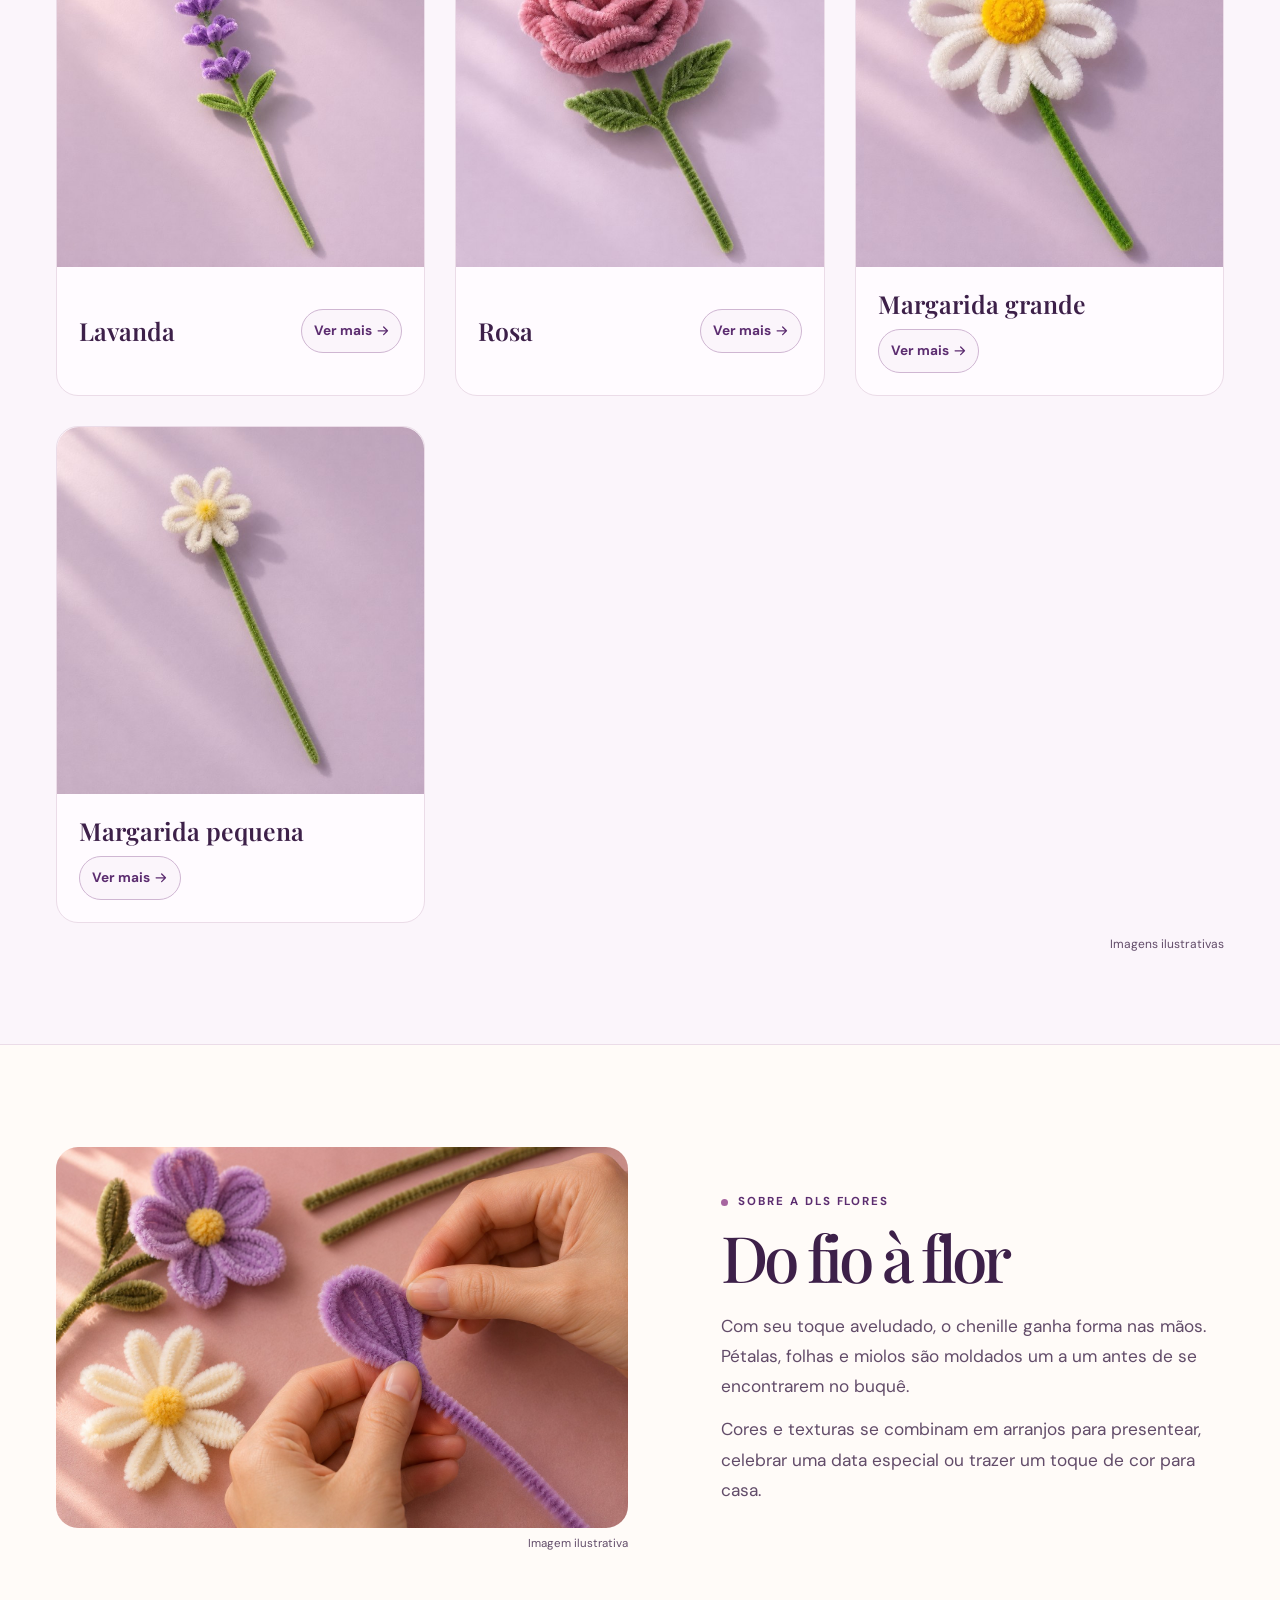
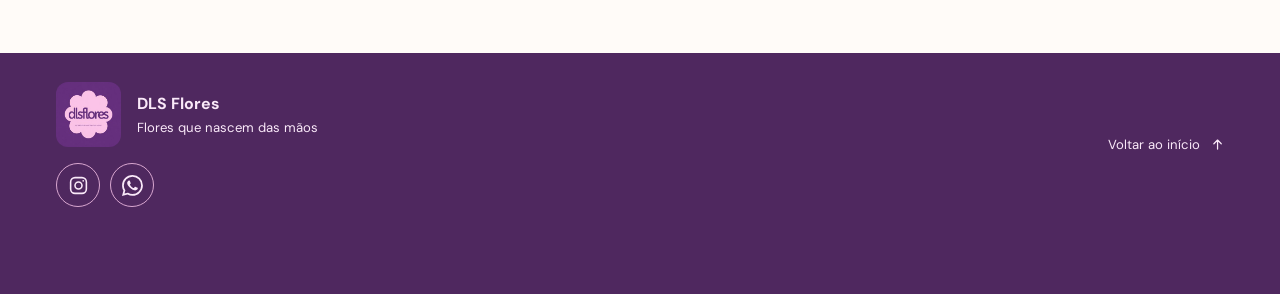
==== commit 92e98a2f: "Exibe setas vetoriais nos links e botões" ====
--- a/index.html
+++ b/index.html
@@ -23,7 +23,7 @@
       </a>
       <nav aria-label="Navegação principal">
         <a href="#sobre">Sobre</a>
-        <a class="nav-action" href="#buques">Os buquês <span aria-hidden="true">↗</span></a>
+        <a class="nav-action" href="#buques">Os buquês <svg class="arrow-icon" viewBox="0 0 16 16" aria-hidden="true" focusable="false"><path d="M3 13 13 3M5 3h8v8"/></svg></a>
       </nav>
     </div>
   </header>
@@ -35,7 +35,7 @@
           <p class="eyebrow"><span aria-hidden="true"></span> Buquês artesanais de chenille</p>
           <h1 id="hero-title">Flores que<br>nascem <em>das mãos.</em></h1>
           <p class="intro">A DLS Flores chega para transformar fios de chenille em buquês artesanais, feitos com carinho e atenção a cada detalhe.</p>
-          <a class="action" href="#sobre">Conheça a DLS Flores <span aria-hidden="true">↘</span></a>
+          <a class="action" href="#sobre">Conheça a DLS Flores <svg class="arrow-icon" viewBox="0 0 16 16" aria-hidden="true" focusable="false"><path d="m3 3 10 10m0-8v8H5"/></svg></a>
         </div>
         <figure class="hero-figure">
           <img class="hero-image" src="assets/buque.jpg" width="1122" height="1402" alt="Buquê ilustrativo de flores de chenille em lilás, rosa e creme, arrematado com um laço" fetchpriority="high">
@@ -60,7 +60,7 @@
               <img src="assets/flores/lirio.jpg" width="720" height="720" alt="Lírio rosa de chenille" loading="lazy" decoding="async">
               <div class="gallery-card-content">
                 <h3>Lírio</h3>
-                <span class="gallery-button">Ver mais <span aria-hidden="true">→</span></span>
+                <span class="gallery-button">Ver mais <svg class="arrow-icon" viewBox="0 0 16 16" aria-hidden="true" focusable="false"><path d="M2.5 8h11m-4.5-4.5L13.5 8 9 12.5"/></svg></span>
               </div>
             </a>
           </li>
@@ -69,7 +69,7 @@
               <img src="assets/flores/gerbera.jpg" width="720" height="720" alt="Gérbera rosa de chenille" loading="lazy" decoding="async">
               <div class="gallery-card-content">
                 <h3>Gérbera</h3>
-                <span class="gallery-button">Ver mais <span aria-hidden="true">→</span></span>
+                <span class="gallery-button">Ver mais <svg class="arrow-icon" viewBox="0 0 16 16" aria-hidden="true" focusable="false"><path d="M2.5 8h11m-4.5-4.5L13.5 8 9 12.5"/></svg></span>
               </div>
             </a>
           </li>
@@ -78,7 +78,7 @@
               <img src="assets/flores/tulipa.jpg" width="720" height="720" alt="Tulipa rosa de chenille" loading="lazy" decoding="async">
               <div class="gallery-card-content">
                 <h3>Tulipa</h3>
-                <span class="gallery-button">Ver mais <span aria-hidden="true">→</span></span>
+                <span class="gallery-button">Ver mais <svg class="arrow-icon" viewBox="0 0 16 16" aria-hidden="true" focusable="false"><path d="M2.5 8h11m-4.5-4.5L13.5 8 9 12.5"/></svg></span>
               </div>
             </a>
           </li>
@@ -87,7 +87,7 @@
               <img src="assets/flores/lavanda.jpg" width="720" height="720" alt="Ramo de lavanda roxa de chenille" loading="lazy" decoding="async">
               <div class="gallery-card-content">
                 <h3>Lavanda</h3>
-                <span class="gallery-button">Ver mais <span aria-hidden="true">→</span></span>
+                <span class="gallery-button">Ver mais <svg class="arrow-icon" viewBox="0 0 16 16" aria-hidden="true" focusable="false"><path d="M2.5 8h11m-4.5-4.5L13.5 8 9 12.5"/></svg></span>
               </div>
             </a>
           </li>
@@ -96,7 +96,7 @@
               <img src="assets/flores/rosa.jpg" width="720" height="720" alt="Rosa em tom rosa de chenille" loading="lazy" decoding="async">
               <div class="gallery-card-content">
                 <h3>Rosa</h3>
-                <span class="gallery-button">Ver mais <span aria-hidden="true">→</span></span>
+                <span class="gallery-button">Ver mais <svg class="arrow-icon" viewBox="0 0 16 16" aria-hidden="true" focusable="false"><path d="M2.5 8h11m-4.5-4.5L13.5 8 9 12.5"/></svg></span>
               </div>
             </a>
           </li>
@@ -105,7 +105,7 @@
               <img src="assets/flores/margarida-grande.jpg" width="720" height="720" alt="Margarida grande branca de chenille" loading="lazy" decoding="async">
               <div class="gallery-card-content">
                 <h3>Margarida grande</h3>
-                <span class="gallery-button">Ver mais <span aria-hidden="true">→</span></span>
+                <span class="gallery-button">Ver mais <svg class="arrow-icon" viewBox="0 0 16 16" aria-hidden="true" focusable="false"><path d="M2.5 8h11m-4.5-4.5L13.5 8 9 12.5"/></svg></span>
               </div>
             </a>
           </li>
@@ -114,7 +114,7 @@
               <img src="assets/flores/margarida-pequena.jpg" width="720" height="720" alt="Margarida pequena branca de chenille" loading="lazy" decoding="async">
               <div class="gallery-card-content">
                 <h3>Margarida pequena</h3>
-                <span class="gallery-button">Ver mais <span aria-hidden="true">→</span></span>
+                <span class="gallery-button">Ver mais <svg class="arrow-icon" viewBox="0 0 16 16" aria-hidden="true" focusable="false"><path d="M2.5 8h11m-4.5-4.5L13.5 8 9 12.5"/></svg></span>
               </div>
             </a>
           </li>
@@ -139,7 +139,7 @@
     </section>
 
     <section class="shell product-main" aria-labelledby="product-title" hidden>
-      <a class="product-back" href="#buques"><span aria-hidden="true">←</span> Voltar ao catálogo</a>
+      <a class="product-back" href="#buques"><svg class="arrow-icon" viewBox="0 0 16 16" aria-hidden="true" focusable="false"><path d="M13.5 8h-11M7 3.5 2.5 8 7 12.5"/></svg> Voltar ao catálogo</a>
       <div class="product-layout">
         <figure class="product-figure">
           <img id="product-image" width="720" height="720" fetchpriority="high" alt="">
@@ -167,7 +167,7 @@
                 <strong data-price></strong>
               </label>
             </fieldset>
-            <button class="action product-send" type="submit">Enviar mensagem <span aria-hidden="true">↗</span></button>
+            <button class="action product-send" type="submit">Enviar mensagem <svg class="arrow-icon" viewBox="0 0 16 16" aria-hidden="true" focusable="false"><path d="M3 13 13 3M5 3h8v8"/></svg></button>
             <p class="product-note">Abre o WhatsApp com a mensagem pronta.</p>
           </form>
         </section>
@@ -200,7 +200,7 @@
           </a>
         </nav>
       </div>
-      <a href="#inicio">Voltar ao início <span aria-hidden="true">↑</span></a>
+      <a href="#inicio">Voltar ao início <svg class="arrow-icon" viewBox="0 0 16 16" aria-hidden="true" focusable="false"><path d="M8 13.5v-11M3.5 7 8 2.5 12.5 7"/></svg></a>
     </div>
   </footer>
 
--- a/style.css
+++ b/style.css
@@ -35,7 +35,18 @@
 }
 .brand-flower { width: 32px; height: 32px; color: #edaed6; }
 .nav-action { border: 1px solid #cfb6d2; border-radius: 100px; padding: 10px 16px; }
-.nav-action span { margin-left: 6px; }
+.arrow-icon {
+  width: 1em;
+  height: 1em;
+  flex: none;
+  vertical-align: -.125em;
+  fill: none;
+  stroke: currentColor;
+  stroke-width: 1.5;
+  stroke-linecap: round;
+  stroke-linejoin: round;
+}
+.nav-action .arrow-icon { margin-left: 6px; }
 .nav-action:hover { background: #f1e2f3; }
 
 .hero { overflow: hidden; background: radial-gradient(ellipse at 83% 25%, #f2e1f5 0, transparent 68%), var(--paper); }
@@ -123,7 +134,7 @@
   font-size: .85rem;
   font-weight: 700;
 }
-.gallery-button span { margin-left: 4px; }
+.gallery-button .arrow-icon { margin-left: 4px; }
 .gallery-card-link:hover .gallery-button,
 .gallery-card-link:focus-visible .gallery-button { background: #f1e2f3; }
 .gallery .gallery-caption { margin-top: 12px; text-align: right; font-size: .75rem; }
@@ -188,7 +199,7 @@
 .footer-brand p, footer a { font-size: .82rem; }
 .footer-brand p { margin-top: 5px; }
 footer a { white-space: nowrap; }
-footer a span { margin-left: 7px; }
+footer a .arrow-icon { margin-left: 7px; }
 .footer-socials { display: flex; gap: 10px; margin-top: 16px; }
 .footer-socials a {
   display: grid;
@@ -230,7 +241,7 @@
   .header-inner { min-height: 66px; }
   .header nav { gap: 13px; font-size: .8rem; }
   .nav-action { padding: 8px 10px; }
-  .nav-action span { margin-left: 2px; }
+  .nav-action .arrow-icon { margin-left: 2px; }
   .brand { font-size: 1.42rem; gap: 5px; }
   .brand-flower { width: 26px; height: 26px; }
   .hero-inner, .about-inner { grid-template-columns: 1fr; }
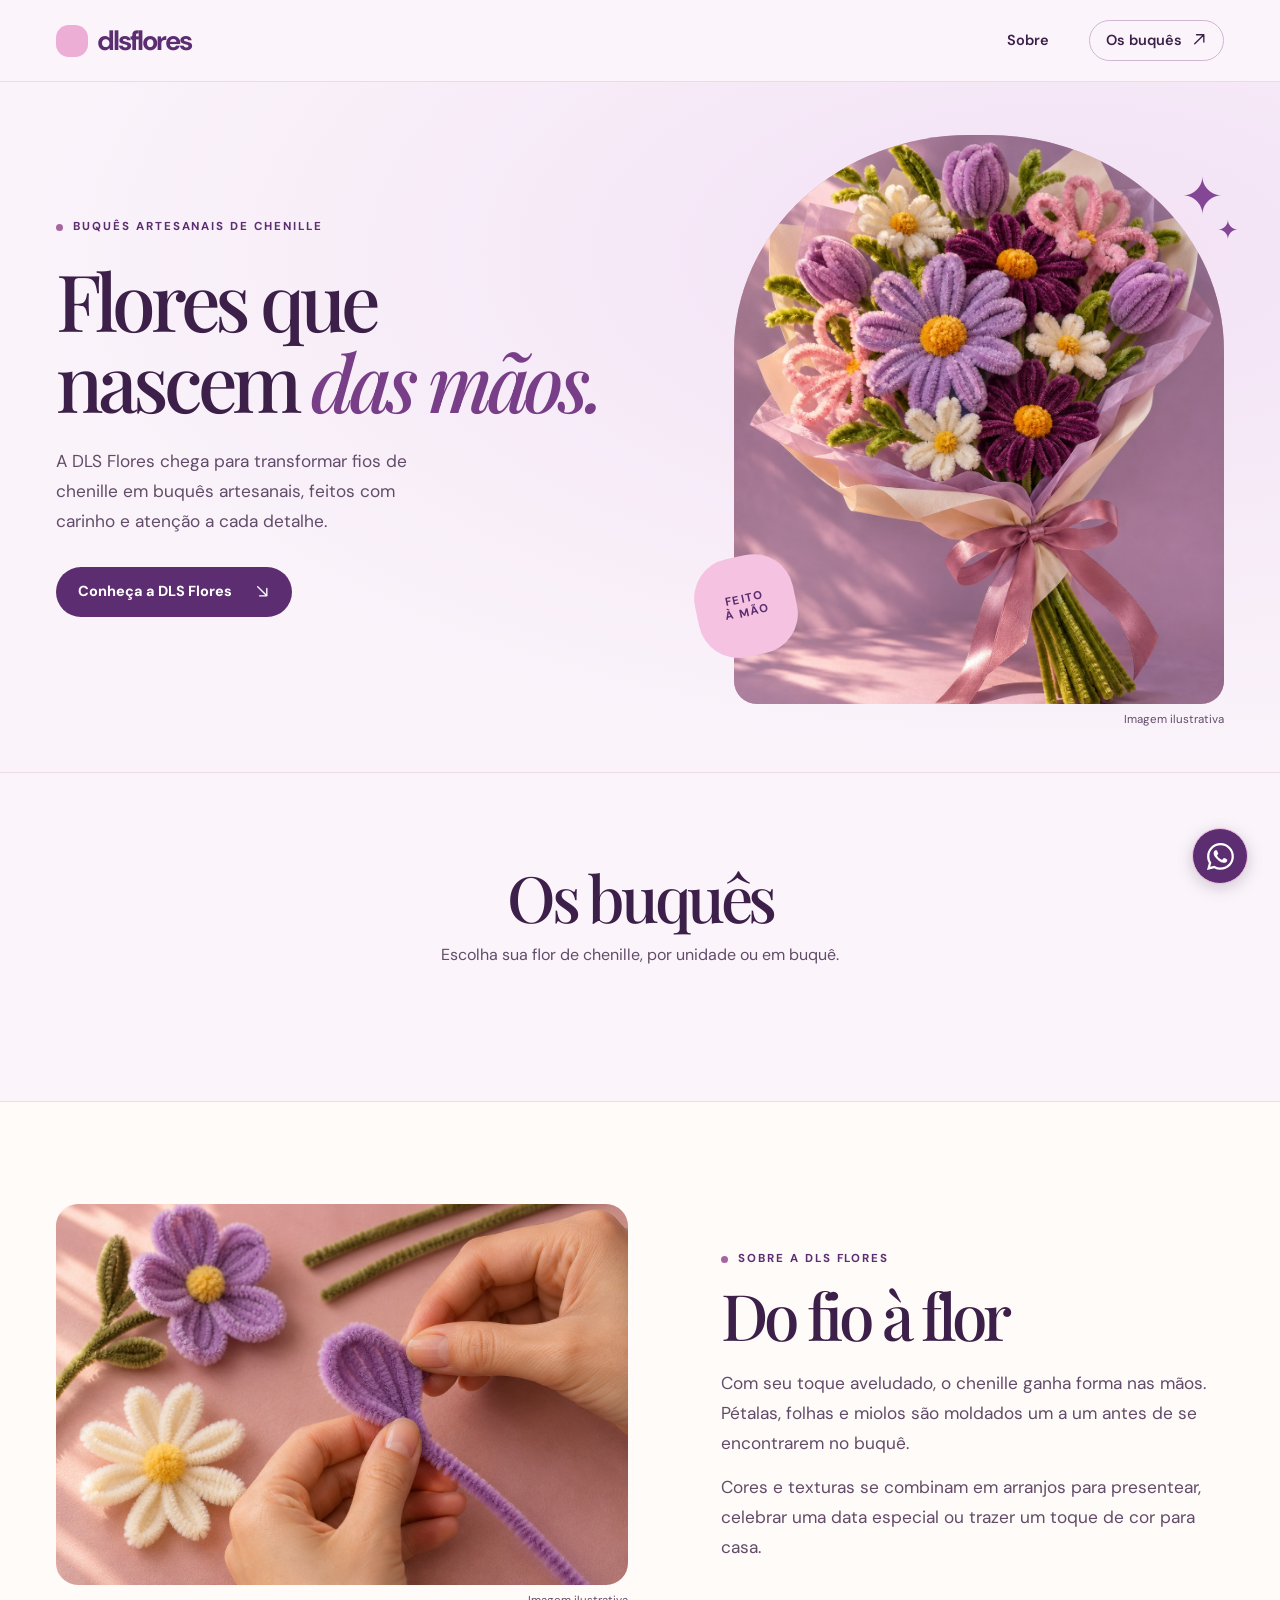
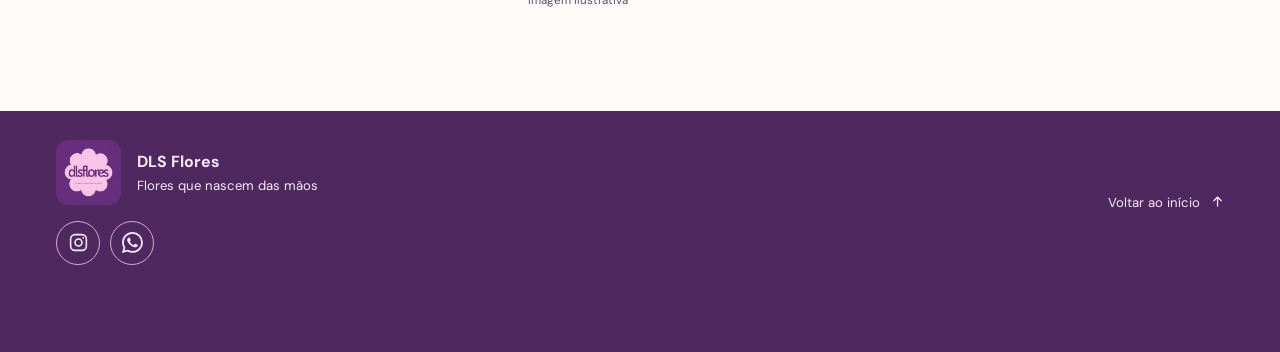
==== commit cf7dc2b5: "Prepara catálogo editável no Pages CMS" ====
--- a/index.html
+++ b/index.html
@@ -54,72 +54,9 @@
       <div class="shell gallery-inner">
         <h2 id="gallery-title">Os buquês</h2>
         <p>Escolha sua flor de chenille, por unidade ou em buquê.</p>
-        <ul class="gallery-grid" aria-describedby="gallery-caption">
-          <li class="gallery-card">
-            <a class="gallery-card-link" href="#lírio" data-model="lirio" aria-label="Ver mais sobre Lírio">
-              <img src="assets/flores/lirio.jpg" width="720" height="720" alt="Lírio rosa de chenille" loading="lazy" decoding="async">
-              <div class="gallery-card-content">
-                <h3>Lírio</h3>
-                <span class="gallery-button">Ver mais <svg class="arrow-icon" viewBox="0 0 16 16" aria-hidden="true" focusable="false"><path d="M2.5 8h11m-4.5-4.5L13.5 8 9 12.5"/></svg></span>
-              </div>
-            </a>
-          </li>
-          <li class="gallery-card">
-            <a class="gallery-card-link" href="#gérbera" data-model="gerbera" aria-label="Ver mais sobre Gérbera">
-              <img src="assets/flores/gerbera.jpg" width="720" height="720" alt="Gérbera rosa de chenille" loading="lazy" decoding="async">
-              <div class="gallery-card-content">
-                <h3>Gérbera</h3>
-                <span class="gallery-button">Ver mais <svg class="arrow-icon" viewBox="0 0 16 16" aria-hidden="true" focusable="false"><path d="M2.5 8h11m-4.5-4.5L13.5 8 9 12.5"/></svg></span>
-              </div>
-            </a>
-          </li>
-          <li class="gallery-card">
-            <a class="gallery-card-link" href="#tulipa" data-model="tulipa" aria-label="Ver mais sobre Tulipa">
-              <img src="assets/flores/tulipa.jpg" width="720" height="720" alt="Tulipa rosa de chenille" loading="lazy" decoding="async">
-              <div class="gallery-card-content">
-                <h3>Tulipa</h3>
-                <span class="gallery-button">Ver mais <svg class="arrow-icon" viewBox="0 0 16 16" aria-hidden="true" focusable="false"><path d="M2.5 8h11m-4.5-4.5L13.5 8 9 12.5"/></svg></span>
-              </div>
-            </a>
-          </li>
-          <li class="gallery-card">
-            <a class="gallery-card-link" href="#lavanda" data-model="lavanda" aria-label="Ver mais sobre Lavanda">
-              <img src="assets/flores/lavanda.jpg" width="720" height="720" alt="Ramo de lavanda roxa de chenille" loading="lazy" decoding="async">
-              <div class="gallery-card-content">
-                <h3>Lavanda</h3>
-                <span class="gallery-button">Ver mais <svg class="arrow-icon" viewBox="0 0 16 16" aria-hidden="true" focusable="false"><path d="M2.5 8h11m-4.5-4.5L13.5 8 9 12.5"/></svg></span>
-              </div>
-            </a>
-          </li>
-          <li class="gallery-card">
-            <a class="gallery-card-link" href="#rosa" data-model="rosa" aria-label="Ver mais sobre Rosa">
-              <img src="assets/flores/rosa.jpg" width="720" height="720" alt="Rosa em tom rosa de chenille" loading="lazy" decoding="async">
-              <div class="gallery-card-content">
-                <h3>Rosa</h3>
-                <span class="gallery-button">Ver mais <svg class="arrow-icon" viewBox="0 0 16 16" aria-hidden="true" focusable="false"><path d="M2.5 8h11m-4.5-4.5L13.5 8 9 12.5"/></svg></span>
-              </div>
-            </a>
-          </li>
-          <li class="gallery-card">
-            <a class="gallery-card-link" href="#margarida-grande" data-model="margarida-grande" aria-label="Ver mais sobre Margarida grande">
-              <img src="assets/flores/margarida-grande.jpg" width="720" height="720" alt="Margarida grande branca de chenille" loading="lazy" decoding="async">
-              <div class="gallery-card-content">
-                <h3>Margarida grande</h3>
-                <span class="gallery-button">Ver mais <svg class="arrow-icon" viewBox="0 0 16 16" aria-hidden="true" focusable="false"><path d="M2.5 8h11m-4.5-4.5L13.5 8 9 12.5"/></svg></span>
-              </div>
-            </a>
-          </li>
-          <li class="gallery-card">
-            <a class="gallery-card-link" href="#margarida-pequena" data-model="margarida-pequena" aria-label="Ver mais sobre Margarida pequena">
-              <img src="assets/flores/margarida-pequena.jpg" width="720" height="720" alt="Margarida pequena branca de chenille" loading="lazy" decoding="async">
-              <div class="gallery-card-content">
-                <h3>Margarida pequena</h3>
-                <span class="gallery-button">Ver mais <svg class="arrow-icon" viewBox="0 0 16 16" aria-hidden="true" focusable="false"><path d="M2.5 8h11m-4.5-4.5L13.5 8 9 12.5"/></svg></span>
-              </div>
-            </a>
-          </li>
+        <ul class="gallery-grid">
+          <!-- catalog-cards -->
         </ul>
-        <p class="gallery-caption" id="gallery-caption">Imagens ilustrativas</p>
       </div>
     </section>
 
@@ -143,7 +80,7 @@
       <div class="product-layout">
         <figure class="product-figure">
           <img id="product-image" width="720" height="720" fetchpriority="high" alt="">
-          <figcaption>Imagem ilustrativa</figcaption>
+          <figcaption id="product-caption">Imagem ilustrativa</figcaption>
         </figure>
         <section class="product-details" aria-labelledby="product-title">
           <p class="eyebrow"><span aria-hidden="true"></span> Flor artesanal de chenille</p>
@@ -209,5 +146,6 @@
       <use href="#whatsapp-icon"/>
     </svg>
   </a>
+  <script type="application/json" id="catalog-data"><!-- catalog-data --></script>
 </body>
 </html>
--- a/style.css
+++ b/style.css
@@ -92,6 +92,7 @@
   text-align: left;
 }
 .gallery-card-link {
+  position: relative;
   display: flex;
   flex: 1;
   flex-direction: column;
@@ -137,7 +138,18 @@
 .gallery-button .arrow-icon { margin-left: 4px; }
 .gallery-card-link:hover .gallery-button,
 .gallery-card-link:focus-visible .gallery-button { background: #f1e2f3; }
-.gallery .gallery-caption { margin-top: 12px; text-align: right; font-size: .75rem; }
+.gallery-photo-label {
+  position: absolute;
+  top: 8px;
+  left: 8px;
+  right: auto;
+  max-width: calc(100% - 16px);
+  padding: 4px 8px;
+  border-radius: 100px;
+  color: var(--ink);
+  background: #fffbfff2;
+  font-size: .66rem;
+}
 
 .product-main { padding-block: clamp(24px, 5vw, 72px); }
 .product-back {
